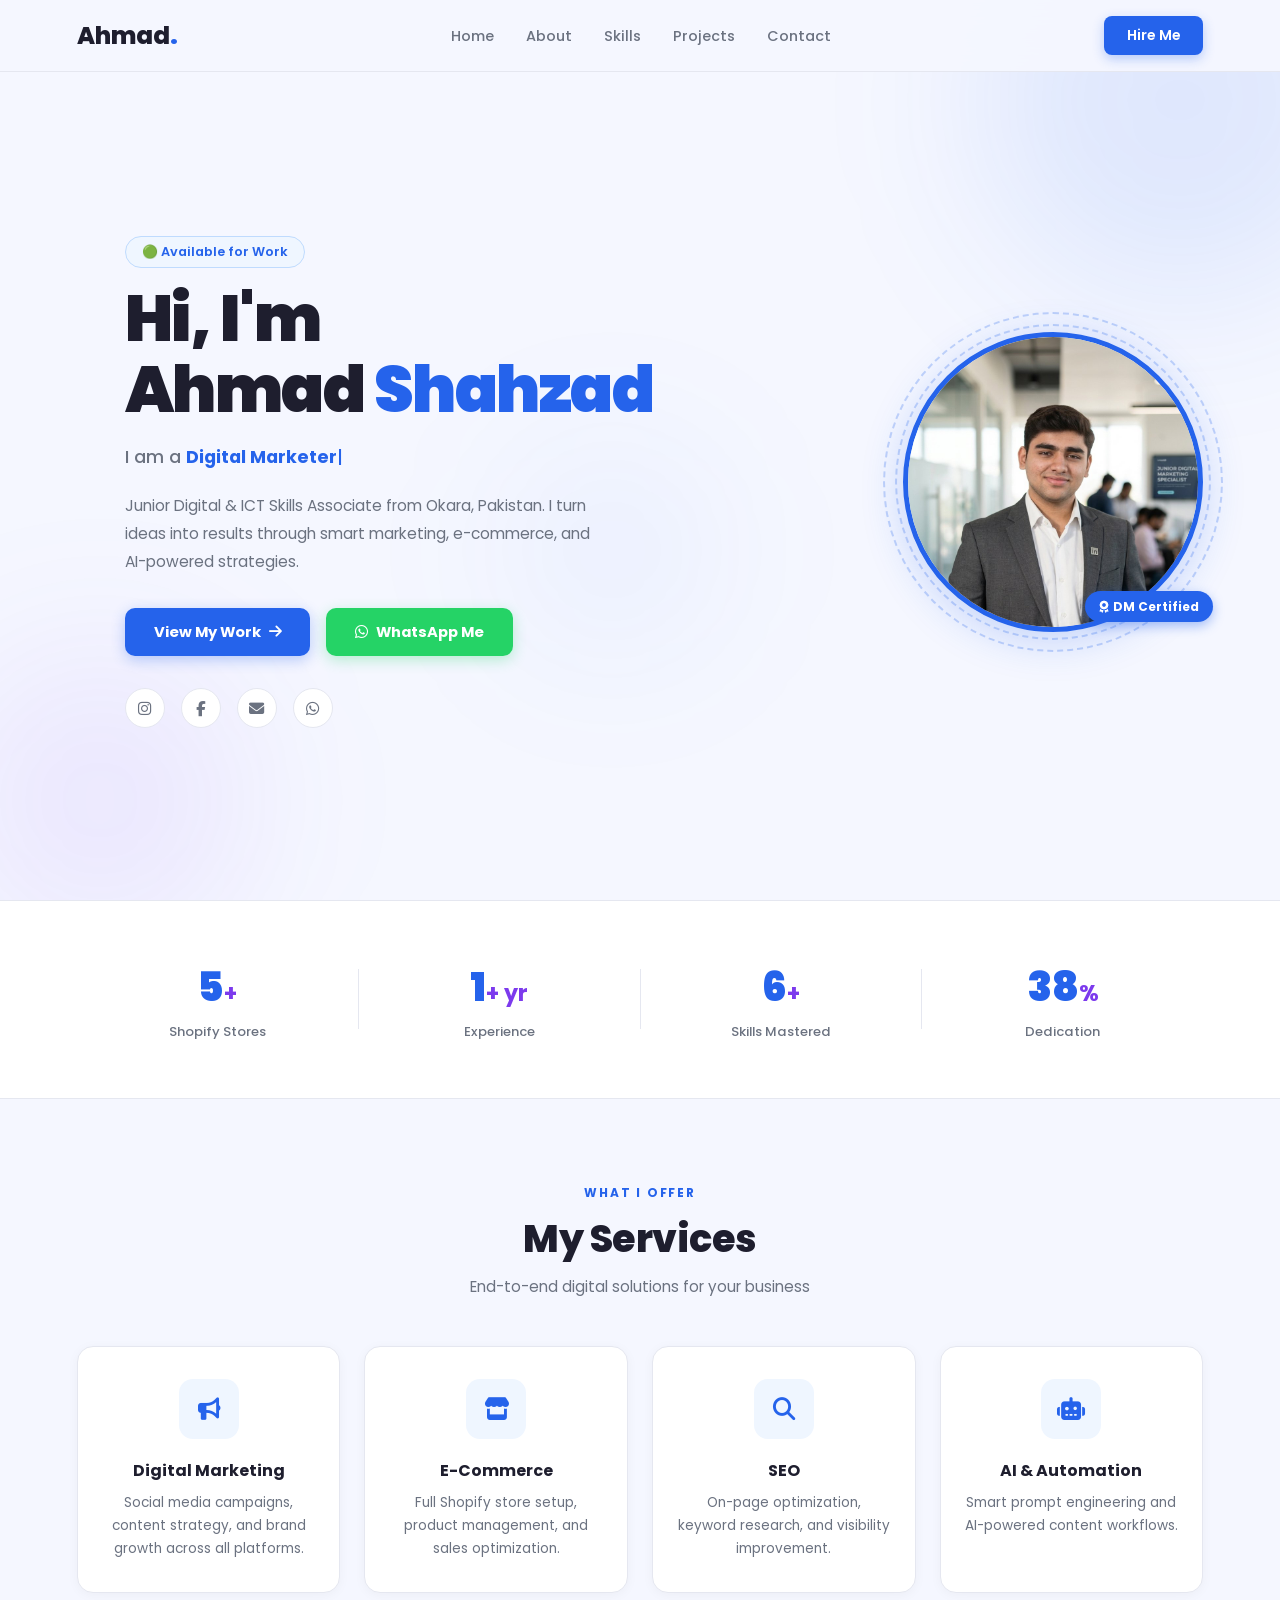
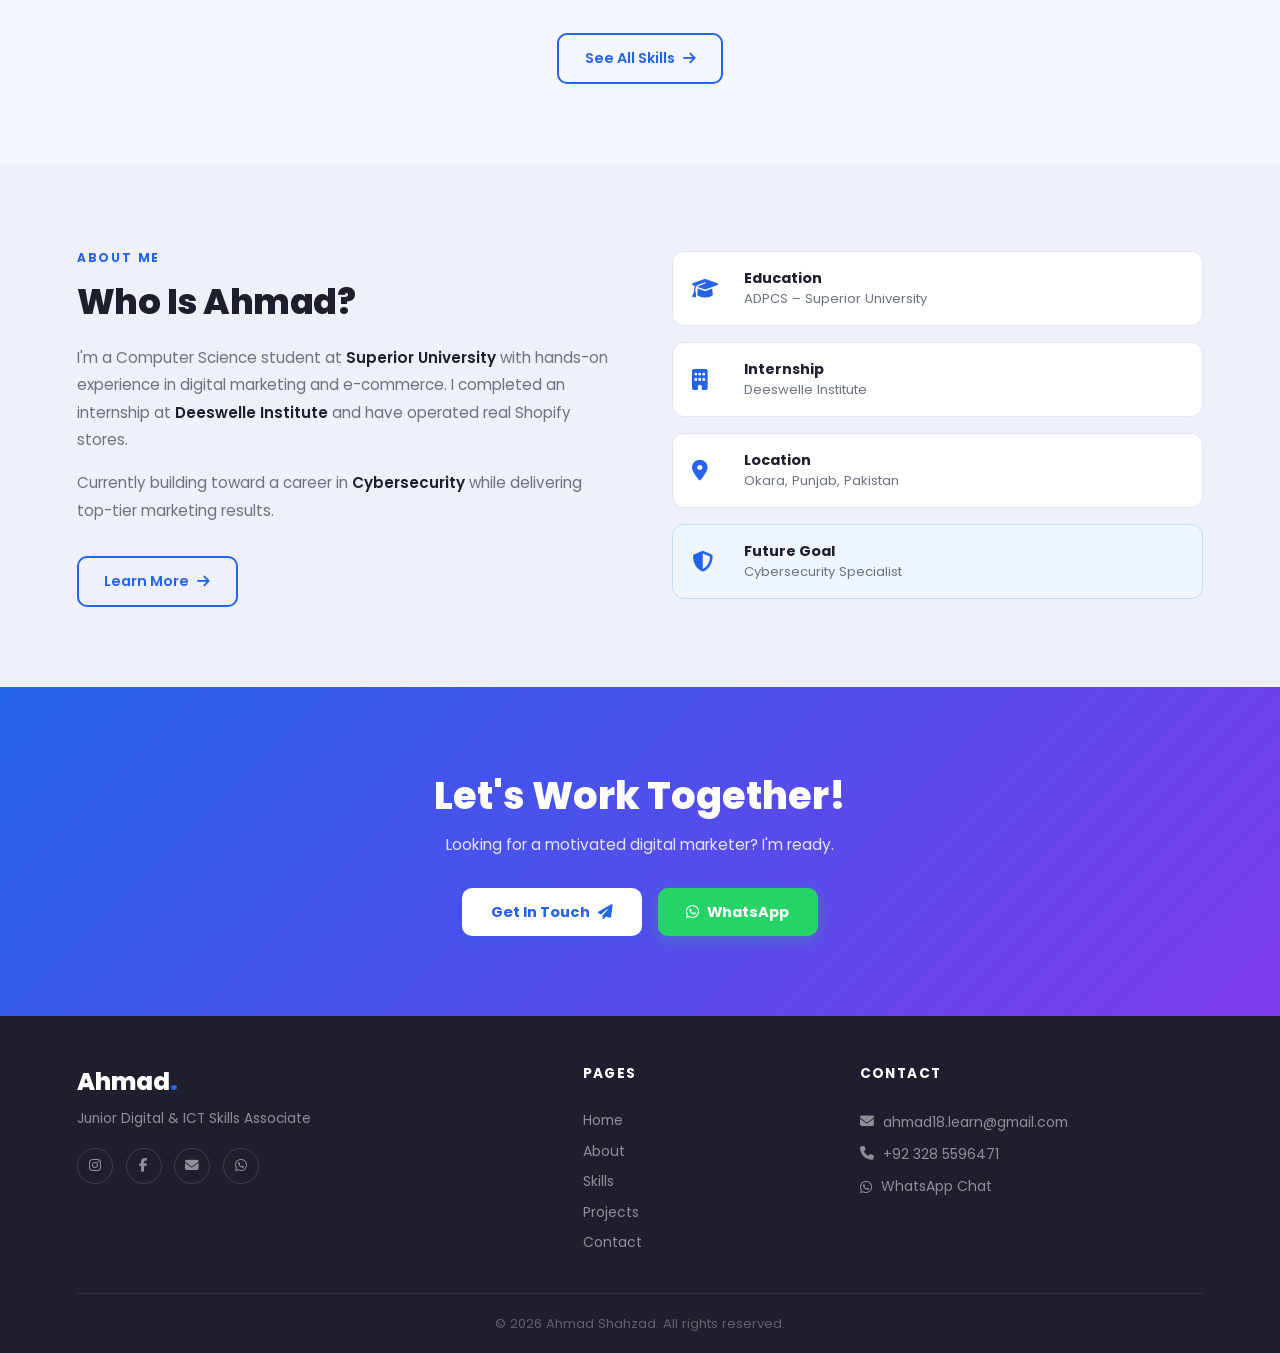
==== index.html @ 6a95e9fe "Add files via upload" ====
<!DOCTYPE html>
<html lang="en">
<head>
  <meta charset="UTF-8"/>
  <meta name="viewport" content="width=device-width, initial-scale=1.0"/>
  <title>Ahmad Shahzad | Digital Marketing Portfolio</title>
  <link rel="stylesheet" href="style.css"/>
  <link href="https://fonts.googleapis.com/css2?family=Poppins:wght@300;400;500;600;700;800;900&display=swap" rel="stylesheet"/>
  <link rel="stylesheet" href="https://cdnjs.cloudflare.com/ajax/libs/font-awesome/6.5.0/css/all.min.css"/>
</head>
<body>

<!-- LOADER -->
<div class="loader" id="loader">
  <div class="loader-inner">
    <div class="loader-logo">A<span>.</span></div>
    <div class="loader-bar"><div class="loader-fill"></div></div>
  </div>
</div>

<!-- NAVBAR -->
<nav class="navbar" id="navbar">
  <a href="index.html" class="logo">Ahmad<span>.</span></a>
  <ul class="nav-links" id="navLinks">
    <li><a href="index.html" class="active">Home</a></li>
    <li><a href="about.html">About</a></li>
    <li><a href="skills.html">Skills</a></li>
    <li><a href="projects.html">Projects</a></li>
    <li><a href="contact.html">Contact</a></li>
  </ul>
  <a href="contact.html" class="nav-cta">Hire Me</a>
  <div class="hamburger" id="hamburger"><span></span><span></span><span></span></div>
</nav>

<!-- HERO -->
<section class="hero">
  <div class="hero-bg">
    <div class="blob blob1"></div>
    <div class="blob blob2"></div>
    <div class="blob blob3"></div>
  </div>

  <div class="hero-left reveal">
    <div class="badge-row">
      <span class="badge">🟢 Available for Work</span>
    </div>
    <h1 class="hero-heading">
      <span class="line">Hi, I'm</span>
      <span class="line name-line">Ahmad <span class="accent">Shahzad</span></span>
    </h1>
    <div class="typewriter-wrap">
      <span class="static">I am a </span>
      <span class="typewriter" id="typewriter"></span><span class="cursor-blink">|</span>
    </div>
    <p class="hero-desc">Junior Digital &amp; ICT Skills Associate from Okara, Pakistan. I turn ideas into results through smart marketing, e-commerce, and AI-powered strategies.</p>
    <div class="hero-actions">
      <a href="projects.html" class="btn-main">View My Work <i class="fas fa-arrow-right"></i></a>
      <a href="https://wa.me/923285596471" target="_blank" class="btn-wa"><i class="fab fa-whatsapp"></i> WhatsApp Me</a>
    </div>
    <div class="hero-socials">
      <a href="https://www.instagram.com/skill_with_ahmad/" target="_blank" title="Instagram"><i class="fab fa-instagram"></i></a>
      <a href="https://web.facebook.com/skill.with.ahmad/" target="_blank" title="Facebook"><i class="fab fa-facebook-f"></i></a>
      <a href="mailto:ahmad18.learn@gmail.com" title="Email"><i class="fas fa-envelope"></i></a>
      <a href="https://wa.me/923285596471" target="_blank" title="WhatsApp"><i class="fab fa-whatsapp"></i></a>
    </div>
  </div>

  <div class="hero-right reveal delay-2">
    <div class="photo-frame">
      <div class="photo-ring ring-outer"></div>
      <div class="photo-ring ring-inner"></div>
      <img src="[data-uri]" alt="Ahmad Shahzad" class="hero-photo"/>
      <div class="photo-badge"><i class="fas fa-award"></i> DM Certified</div>
    </div>
  </div>
</section>

<!-- STATS BAR -->
<section class="stats-bar">
  <div class="stat-item reveal"><span class="s-num" data-target="5">0</span><span class="s-plus">+</span><p>Shopify Stores</p></div>
  <div class="stat-divider"></div>
  <div class="stat-item reveal delay-1"><span class="s-num" data-target="1">0</span><span class="s-plus">+ yr</span><p>Experience</p></div>
  <div class="stat-divider"></div>
  <div class="stat-item reveal delay-2"><span class="s-num" data-target="6">0</span><span class="s-plus">+</span><p>Skills Mastered</p></div>
  <div class="stat-divider"></div>
  <div class="stat-item reveal delay-3"><span class="s-num" data-target="100">0</span><span class="s-plus">%</span><p>Dedication</p></div>
</section>

<!-- SERVICES PREVIEW -->
<section class="services-preview">
  <div class="sec-head reveal">
    <span class="sec-tag">What I Offer</span>
    <h2>My Services</h2>
    <p>End-to-end digital solutions for your business</p>
  </div>
  <div class="services-grid">
    <div class="svc-card reveal"><div class="svc-icon"><i class="fas fa-bullhorn"></i></div><h3>Digital Marketing</h3><p>Social media campaigns, content strategy, and brand growth across all platforms.</p></div>
    <div class="svc-card reveal delay-1"><div class="svc-icon"><i class="fas fa-store"></i></div><h3>E-Commerce</h3><p>Full Shopify store setup, product management, and sales optimization.</p></div>
    <div class="svc-card reveal delay-2"><div class="svc-icon"><i class="fas fa-search"></i></div><h3>SEO</h3><p>On-page optimization, keyword research, and visibility improvement.</p></div>
    <div class="svc-card reveal delay-3"><div class="svc-icon"><i class="fas fa-robot"></i></div><h3>AI &amp; Automation</h3><p>Smart prompt engineering and AI-powered content workflows.</p></div>
  </div>
  <div class="center-btn reveal"><a href="skills.html" class="btn-outline">See All Skills <i class="fas fa-arrow-right"></i></a></div>
</section>

<!-- QUICK ABOUT -->
<section class="quick-about">
  <div class="qa-left reveal">
    <span class="sec-tag">About Me</span>
    <h2>Who Is Ahmad?</h2>
    <p>I'm a Computer Science student at <strong>Superior University</strong> with hands-on experience in digital marketing and e-commerce. I completed an internship at <strong>Deeswelle Institute</strong> and have operated real Shopify stores.</p>
    <p>Currently building toward a career in <strong>Cybersecurity</strong> while delivering top-tier marketing results.</p>
    <a href="about.html" class="btn-outline">Learn More <i class="fas fa-arrow-right"></i></a>
  </div>
  <div class="qa-right reveal delay-2">
    <div class="qa-card"><i class="fas fa-graduation-cap"></i><div><strong>Education</strong><span>ADPCS – Superior University</span></div></div>
    <div class="qa-card"><i class="fas fa-building"></i><div><strong>Internship</strong><span>Deeswelle Institute</span></div></div>
    <div class="qa-card"><i class="fas fa-map-marker-alt"></i><div><strong>Location</strong><span>Okara, Punjab, Pakistan</span></div></div>
    <div class="qa-card accent-card"><i class="fas fa-shield-alt"></i><div><strong>Future Goal</strong><span>Cybersecurity Specialist</span></div></div>
  </div>
</section>

<!-- CTA BANNER -->
<section class="cta-banner reveal">
  <h2>Let's Work Together!</h2>
  <p>Looking for a motivated digital marketer? I'm ready.</p>
  <div class="cta-btns">
    <a href="contact.html" class="btn-main">Get In Touch <i class="fas fa-paper-plane"></i></a>
    <a href="https://wa.me/923285596471" target="_blank" class="btn-wa"><i class="fab fa-whatsapp"></i> WhatsApp</a>
  </div>
</section>

<!-- FOOTER -->
<footer class="footer">
  <div class="footer-top">
    <div class="footer-brand">
      <div class="logo">Ahmad<span>.</span></div>
      <p>Junior Digital &amp; ICT Skills Associate</p>
      <div class="footer-socials">
        <a href="https://www.instagram.com/skill_with_ahmad/" target="_blank"><i class="fab fa-instagram"></i></a>
        <a href="https://web.facebook.com/skill.with.ahmad/" target="_blank"><i class="fab fa-facebook-f"></i></a>
        <a href="mailto:ahmad18.learn@gmail.com"><i class="fas fa-envelope"></i></a>
        <a href="https://wa.me/923285596471" target="_blank"><i class="fab fa-whatsapp"></i></a>
      </div>
    </div>
    <div class="footer-nav">
      <h4>Pages</h4>
      <a href="index.html">Home</a>
      <a href="about.html">About</a>
      <a href="skills.html">Skills</a>
      <a href="projects.html">Projects</a>
      <a href="contact.html">Contact</a>
    </div>
    <div class="footer-contact">
      <h4>Contact</h4>
      <a href="mailto:ahmad18.learn@gmail.com"><i class="fas fa-envelope"></i> ahmad18.learn@gmail.com</a>
      <a href="tel:+923285596471"><i class="fas fa-phone"></i> +92 328 5596471</a>
      <a href="https://wa.me/923285596471" target="_blank"><i class="fab fa-whatsapp"></i> WhatsApp Chat</a>
    </div>
  </div>
  <div class="footer-bottom">
    <p>© 2026 Ahmad Shahzad. All rights reserved.</p>
  </div>
</footer>

<script src="script.js"></script>
</body>
</html>
---- style.css ----
@import url('https://fonts.googleapis.com/css2?family=Poppins:wght@300;400;500;600;700;800;900&display=swap');
*,*::before,*::after{margin:0;padding:0;box-sizing:border-box;}
:root{--bg:#f5f7ff;--bg2:#eef1fa;--card:#fff;--accent:#2563eb;--accent2:#7c3aed;--al:#eff6ff;--text:#1e1e2e;--muted:#6b7280;--border:#e5e7f0;--font:'Poppins',sans-serif;}
html{scroll-behavior:smooth;}
body{background:var(--bg);color:var(--text);font-family:var(--font);overflow-x:hidden;}
a{text-decoration:none;color:inherit;}

/* LOADER */
.loader{position:fixed;inset:0;background:#fff;display:flex;align-items:center;justify-content:center;z-index:9999;transition:opacity .5s,visibility .5s;}
.loader.hidden{opacity:0;visibility:hidden;}
.loader-inner{text-align:center;}
.loader-logo{font-size:3rem;font-weight:900;color:var(--text);}
.loader-logo span{color:var(--accent);}
.loader-bar{width:200px;height:3px;background:#e5e7f0;border-radius:99px;margin:1rem auto 0;overflow:hidden;}
.loader-fill{height:100%;background:var(--accent);border-radius:99px;animation:load .8s ease forwards;}
@keyframes load{from{width:0}to{width:100%}}

/* NAVBAR */
.navbar{position:fixed;top:0;left:0;right:0;display:flex;align-items:center;justify-content:space-between;padding:1rem 6%;background:rgba(245,247,255,.95);backdrop-filter:blur(14px);border-bottom:1px solid var(--border);z-index:100;transition:box-shadow .3s;}
.navbar.scrolled{box-shadow:0 4px 20px rgba(0,0,0,.08);}
.logo{font-size:1.5rem;font-weight:800;color:var(--text);}
.logo span{color:var(--accent);}
.nav-links{list-style:none;display:flex;gap:2rem;}
.nav-links a{font-size:.9rem;font-weight:500;color:var(--muted);position:relative;transition:color .2s;}
.nav-links a::after{content:'';position:absolute;bottom:-4px;left:0;right:0;height:2px;background:var(--accent);border-radius:99px;transform:scaleX(0);transition:transform .2s;}
.nav-links a:hover,.nav-links a.active{color:var(--accent);}
.nav-links a.active::after,.nav-links a:hover::after{transform:scaleX(1);}
.nav-cta{padding:.55rem 1.4rem;background:var(--accent);color:#fff;border-radius:8px;font-size:.88rem;font-weight:600;transition:all .2s;box-shadow:0 4px 12px rgba(37,99,235,.3);}
.nav-cta:hover{background:#1d4ed8;transform:translateY(-1px);}
.hamburger{display:none;flex-direction:column;gap:5px;cursor:pointer;}
.hamburger span{display:block;width:24px;height:2px;background:var(--text);border-radius:99px;transition:all .3s;}

/* BLOBS */
.blob{position:absolute;border-radius:50%;filter:blur(80px);pointer-events:none;z-index:0;}
.blob1{width:400px;height:400px;background:rgba(37,99,235,.1);top:-100px;right:-100px;animation:blobmove 8s ease-in-out infinite alternate;}
.blob2{width:300px;height:300px;background:rgba(124,58,237,.08);bottom:-50px;left:-50px;animation:blobmove 10s ease-in-out infinite alternate-reverse;}
.blob3{width:200px;height:200px;background:rgba(37,99,235,.06);top:50%;left:40%;animation:blobmove 12s ease-in-out infinite alternate;}
@keyframes blobmove{0%{transform:translate(0,0) scale(1);}100%{transform:translate(30px,20px) scale(1.1);}}

/* HERO */
.hero{min-height:100vh;display:flex;align-items:center;justify-content:space-between;padding:8rem 6% 4rem;gap:3rem;flex-wrap:wrap;position:relative;overflow:hidden;}
.hero-left{flex:1;min-width:280px;position:relative;z-index:1;}
.badge-row{margin-bottom:1rem;}
.badge{display:inline-flex;align-items:center;gap:.4rem;padding:.4rem 1rem;background:var(--al);border:1.5px solid #bfdbfe;border-radius:99px;font-size:.8rem;font-weight:600;color:var(--accent);}
.hero-heading{font-size:clamp(2.2rem,5vw,4rem);font-weight:900;line-height:1.1;margin-bottom:1.2rem;letter-spacing:-1.5px;}
.hero-heading .line{display:block;}
.hero-heading .name-line{color:var(--text);}
.accent{color:var(--accent);}
.typewriter-wrap{font-size:1.1rem;font-weight:500;color:var(--muted);margin-bottom:1.2rem;min-height:1.8rem;}
.static{color:var(--muted);}
.typewriter{color:var(--accent);font-weight:700;}
.cursor-blink{color:var(--accent);animation:blink .7s infinite;}
@keyframes blink{0%,100%{opacity:1;}50%{opacity:0;}}
.hero-desc{color:var(--muted);font-size:.97rem;line-height:1.8;max-width:480px;margin-bottom:2rem;}
.hero-actions{display:flex;gap:1rem;flex-wrap:wrap;margin-bottom:2rem;}
.btn-main{display:inline-flex;align-items:center;gap:.5rem;padding:.85rem 1.8rem;background:var(--accent);color:#fff;font-weight:700;border-radius:10px;font-size:.92rem;transition:all .2s;font-family:var(--font);box-shadow:0 4px 14px rgba(37,99,235,.3);}
.btn-main:hover{background:#1d4ed8;transform:translateY(-2px);box-shadow:0 8px 20px rgba(37,99,235,.4);}
.btn-wa{display:inline-flex;align-items:center;gap:.5rem;padding:.85rem 1.8rem;background:#25d366;color:#fff;font-weight:700;border-radius:10px;font-size:.92rem;transition:all .2s;box-shadow:0 4px 14px rgba(37,211,102,.3);}
.btn-wa:hover{background:#1ebe5d;transform:translateY(-2px);}
.btn-outline{display:inline-flex;align-items:center;gap:.5rem;padding:.8rem 1.6rem;border:2px solid var(--accent);color:var(--accent);font-weight:600;border-radius:10px;font-size:.9rem;transition:all .2s;background:transparent;}
.btn-outline:hover{background:var(--al);transform:translateY(-2px);}
.hero-socials{display:flex;gap:1rem;}
.hero-socials a{width:40px;height:40px;border-radius:50%;border:1.5px solid var(--border);display:flex;align-items:center;justify-content:center;color:var(--muted);font-size:.95rem;transition:all .2s;background:var(--card);}
.hero-socials a:hover{border-color:var(--accent);color:var(--accent);transform:translateY(-3px);box-shadow:0 4px 12px rgba(37,99,235,.2);}
.hero-right{flex:0 0 300px;display:flex;align-items:center;justify-content:center;position:relative;z-index:1;}
.photo-frame{position:relative;width:300px;height:300px;}
.photo-ring{position:absolute;border-radius:50%;border:2px dashed rgba(37,99,235,.25);animation:spin linear infinite;}
.ring-outer{inset:-20px;animation-duration:20s;}
.ring-inner{inset:-8px;animation-duration:12s;animation-direction:reverse;}
@keyframes spin{to{transform:rotate(360deg);}}
.hero-photo{width:100%;height:100%;border-radius:50%;object-fit:cover;object-position:top;border:5px solid var(--accent);box-shadow:0 8px 40px rgba(37,99,235,.25);}
.photo-badge{position:absolute;bottom:10px;right:-10px;background:var(--accent);color:#fff;padding:.4rem .9rem;border-radius:99px;font-size:.75rem;font-weight:700;display:flex;align-items:center;gap:.3rem;box-shadow:0 4px 12px rgba(37,99,235,.4);}

/* STATS BAR */
.stats-bar{background:var(--card);border-top:1px solid var(--border);border-bottom:1px solid var(--border);padding:2.5rem 6%;display:flex;align-items:center;justify-content:center;gap:0;flex-wrap:wrap;}
.stat-item{flex:1;min-width:120px;text-align:center;padding:1rem;}
.stat-item .s-num{font-size:2.5rem;font-weight:900;color:var(--accent);}
.stat-item .s-plus{font-size:1.4rem;font-weight:700;color:var(--accent2);}
.stat-item p{font-size:.82rem;color:var(--muted);margin-top:.3rem;font-weight:500;}
.stat-divider{width:1px;height:60px;background:var(--border);}

/* SECTION COMMON */
section:not(.hero):not(.stats-bar){padding:5rem 6%;}
.sec-head{text-align:center;margin-bottom:3rem;}
.sec-tag{display:inline-block;font-size:.75rem;font-weight:700;letter-spacing:.15em;text-transform:uppercase;color:var(--accent);margin-bottom:.5rem;}
.sec-head h2{font-size:clamp(1.7rem,3.5vw,2.4rem);font-weight:800;color:var(--text);letter-spacing:-.5px;margin-bottom:.5rem;}
.sec-head p{color:var(--muted);font-size:.95rem;}
.center-btn{text-align:center;margin-top:2.5rem;}

/* SERVICES */
.services-preview{background:var(--bg);}
.services-grid{display:grid;grid-template-columns:repeat(auto-fit,minmax(220px,1fr));gap:1.5rem;}
.svc-card{background:var(--card);border:1px solid var(--border);border-radius:16px;padding:2rem 1.5rem;text-align:center;transition:all .3s;box-shadow:0 2px 12px rgba(0,0,0,.04);}
.svc-card:hover{border-color:#bfdbfe;transform:translateY(-6px);box-shadow:0 12px 30px rgba(37,99,235,.1);}
.svc-icon{width:60px;height:60px;background:var(--al);border-radius:14px;display:flex;align-items:center;justify-content:center;margin:0 auto 1.2rem;font-size:1.4rem;color:var(--accent);transition:all .3s;}
.svc-card:hover .svc-icon{background:var(--accent);color:#fff;}
.svc-card h3{font-size:1rem;font-weight:700;margin-bottom:.5rem;color:var(--text);}
.svc-card p{font-size:.85rem;color:var(--muted);line-height:1.7;}

/* QUICK ABOUT */
.quick-about{background:var(--bg2);display:grid;grid-template-columns:1fr 1fr;gap:4rem;align-items:center;}
.qa-left h2{font-size:clamp(1.6rem,3vw,2.2rem);font-weight:800;margin-bottom:1rem;color:var(--text);letter-spacing:-.5px;}
.qa-left p{color:var(--muted);line-height:1.8;font-size:.95rem;margin-bottom:1rem;}
.qa-left strong{color:var(--text);font-weight:600;}
.qa-left .btn-outline{margin-top:1rem;}
.qa-right{display:flex;flex-direction:column;gap:1rem;}
.qa-card{background:var(--card);border:1px solid var(--border);border-radius:12px;padding:1rem 1.2rem;display:flex;align-items:center;gap:1rem;transition:all .2s;}
.qa-card:hover{border-color:#bfdbfe;transform:translateX(4px);}
.qa-card i{font-size:1.3rem;color:var(--accent);width:36px;flex-shrink:0;}
.qa-card div{display:flex;flex-direction:column;}
.qa-card strong{font-size:.9rem;font-weight:700;color:var(--text);}
.qa-card span{font-size:.82rem;color:var(--muted);}
.accent-card{background:var(--al);border-color:#bfdbfe;}

/* CTA BANNER */
.cta-banner{background:linear-gradient(135deg,var(--accent),var(--accent2));color:#fff;text-align:center;padding:4rem 6%;border-radius:0;}
.cta-banner h2{font-size:clamp(1.6rem,3.5vw,2.4rem);font-weight:800;margin-bottom:.6rem;}
.cta-banner p{opacity:.85;margin-bottom:2rem;font-size:.97rem;}
.cta-btns{display:flex;justify-content:center;gap:1rem;flex-wrap:wrap;}
.cta-btns .btn-main{background:#fff;color:var(--accent);}
.cta-btns .btn-main:hover{background:#f0f9ff;}

/* FOOTER */
.footer{background:#1e1e2e;color:#fff;padding:3rem 6% 0;}
.footer-top{display:grid;grid-template-columns:2fr 1fr 1.5fr;gap:3rem;padding-bottom:2.5rem;border-bottom:1px solid rgba(255,255,255,.08);}
.footer-brand .logo{color:#fff;font-size:1.5rem;font-weight:800;margin-bottom:.6rem;display:block;}
.footer-brand .logo span{color:var(--accent);}
.footer-brand p{color:rgba(255,255,255,.5);font-size:.85rem;margin-bottom:1.2rem;}
.footer-socials{display:flex;gap:.8rem;}
.footer-socials a{width:36px;height:36px;border-radius:50%;border:1px solid rgba(255,255,255,.15);display:flex;align-items:center;justify-content:center;color:rgba(255,255,255,.5);font-size:.85rem;transition:all .2s;}
.footer-socials a:hover{background:var(--accent);border-color:var(--accent);color:#fff;}
.footer-nav h4,.footer-contact h4{font-size:.85rem;font-weight:700;color:#fff;margin-bottom:1rem;text-transform:uppercase;letter-spacing:.1em;}
.footer-nav{display:flex;flex-direction:column;gap:.6rem;}
.footer-nav a{color:rgba(255,255,255,.5);font-size:.87rem;transition:color .2s;}
.footer-nav a:hover{color:#fff;}
.footer-contact{display:flex;flex-direction:column;gap:.7rem;}
.footer-contact a{display:flex;align-items:center;gap:.6rem;color:rgba(255,255,255,.5);font-size:.87rem;transition:color .2s;}
.footer-contact a:hover{color:#fff;}
.footer-bottom{text-align:center;padding:1.2rem 0;color:rgba(255,255,255,.3);font-size:.82rem;}

/* PAGE HERO */
.page-hero{padding:10rem 6% 5rem;background:var(--bg2);text-align:center;position:relative;overflow:hidden;}
.page-hero h1{font-size:clamp(2.5rem,6vw,4rem);font-weight:900;letter-spacing:-2px;position:relative;z-index:1;}
.page-hero p{color:var(--muted);font-size:1.05rem;margin-top:.5rem;position:relative;z-index:1;}

/* ABOUT PAGE */
.about-main{background:var(--bg);}
.about-intro{display:grid;grid-template-columns:1fr 1.5fr;gap:4rem;align-items:center;}
.about-img-wrap{display:flex;justify-content:center;}
.about-img-card{width:260px;height:320px;background:linear-gradient(135deg,var(--accent),var(--accent2));border-radius:20px;position:relative;box-shadow:0 20px 60px rgba(37,99,235,.3);}
.ai-tag{position:absolute;background:#fff;border-radius:99px;padding:.4rem .9rem;font-size:.78rem;font-weight:600;color:var(--text);display:flex;align-items:center;gap:.4rem;box-shadow:0 4px 14px rgba(0,0,0,.1);}
.ai-tag.top{top:-15px;left:50%;transform:translateX(-50%);}
.ai-tag.bottom{bottom:-15px;left:50%;transform:translateX(-50%);}
.about-intro-text .sec-tag{display:inline-block;margin-bottom:.4rem;}
.about-intro-text h2{font-size:clamp(1.6rem,3vw,2.2rem);font-weight:800;letter-spacing:-.5px;margin-bottom:1.2rem;color:var(--text);}
.about-intro-text p{color:var(--muted);line-height:1.8;margin-bottom:1rem;font-size:.95rem;}
.about-intro-text strong{color:var(--text);font-weight:600;}
.about-contact-row{display:flex;gap:1rem;flex-wrap:wrap;margin-top:1.5rem;}
.about-contact-row a{display:flex;align-items:center;gap:.5rem;padding:.6rem 1.2rem;border:1.5px solid var(--border);border-radius:8px;color:var(--muted);font-size:.88rem;font-weight:500;transition:all .2s;background:var(--card);}
.about-contact-row a:hover{border-color:var(--accent);color:var(--accent);}

/* TIMELINE */
.education-section{background:var(--bg2);}
.timeline{max-width:700px;margin:0 auto;position:relative;}
.timeline::before{content:'';position:absolute;left:24px;top:0;bottom:0;width:2px;background:var(--border);}
.tl-item{display:flex;gap:1.5rem;margin-bottom:2.5rem;position:relative;}
.tl-dot{width:50px;height:50px;border-radius:50%;background:var(--card);border:2px solid var(--border);display:flex;align-items:center;justify-content:center;color:var(--accent);font-size:1rem;flex-shrink:0;z-index:1;box-shadow:0 2px 8px rgba(0,0,0,.06);}
.accent-dot{background:var(--accent);color:#fff;border-color:var(--accent);}
.tl-content{background:var(--card);border:1px solid var(--border);border-radius:12px;padding:1.2rem 1.5rem;flex:1;box-shadow:0 2px 8px rgba(0,0,0,.04);}
.tl-date{font-size:.78rem;font-weight:700;color:var(--accent);text-transform:uppercase;letter-spacing:.08em;}
.tl-content h3{font-size:1rem;font-weight:700;margin:.3rem 0 .2rem;color:var(--text);}
.tl-content p{font-size:.88rem;color:var(--muted);}

/* VALUES */
.values-section{background:var(--bg);}
.values-grid{display:grid;grid-template-columns:repeat(auto-fit,minmax(220px,1fr));gap:1.5rem;}
.val-card{background:var(--card);border:1px solid var(--border);border-radius:16px;padding:2rem;text-align:center;transition:all .3s;box-shadow:0 2px 12px rgba(0,0,0,.04);}
.val-card:hover{transform:translateY(-6px);border-color:#bfdbfe;box-shadow:0 12px 30px rgba(37,99,235,.1);}
.val-card i{font-size:2rem;color:var(--accent);margin-bottom:1rem;display:block;}
.val-card h3{font-size:1rem;font-weight:700;margin-bottom:.5rem;color:var(--text);}
.val-card p{font-size:.87rem;color:var(--muted);line-height:1.7;}

/* SKILLS PAGE */
.skills-main{background:var(--bg);}
.skills-grid-full{display:grid;grid-template-columns:1fr 1fr;gap:1.5rem;}
.skill-card-lg{background:var(--card);border:1px solid var(--border);border-radius:16px;padding:1.8rem;transition:all .3s;box-shadow:0 2px 12px rgba(0,0,0,.04);}
.skill-card-lg:hover{border-color:#bfdbfe;transform:translateY(-4px);box-shadow:0 10px 28px rgba(37,99,235,.1);}
.scl-top{display:flex;align-items:center;gap:1rem;margin-bottom:1.2rem;}
.scl-icon{width:48px;height:48px;border-radius:12px;display:flex;align-items:center;justify-content:center;font-size:1.2rem;flex-shrink:0;}
.scl-top h3{font-size:1rem;font-weight:700;color:var(--text);margin-bottom:.1rem;}
.scl-top span{font-size:.75rem;color:var(--accent);font-weight:600;}
.skill-bar{background:var(--bg2);border-radius:99px;height:7px;margin-bottom:.8rem;overflow:hidden;}
.skill-fill{height:100%;border-radius:99px;background:linear-gradient(90deg,var(--accent),var(--accent2));width:0;transition:width 1.4s cubic-bezier(.4,0,.2,1);}
.skill-tags{display:flex;flex-wrap:wrap;gap:.4rem;}
.skill-tags span{padding:.2rem .7rem;background:var(--bg2);border:1px solid var(--border);border-radius:99px;font-size:.73rem;color:var(--muted);font-weight:500;}

/* TOOLS */
.tools-section{background:var(--bg2);}
.tools-grid{display:flex;flex-wrap:wrap;gap:1rem;justify-content:center;}
.tool-pill{display:flex;align-items:center;gap:.6rem;padding:.7rem 1.4rem;background:var(--card);border:1.5px solid var(--border);border-radius:99px;font-size:.9rem;font-weight:600;color:var(--text);transition:all .2s;cursor:default;}
.tool-pill:hover{border-color:var(--accent);color:var(--accent);transform:translateY(-3px);box-shadow:0 6px 16px rgba(37,99,235,.15);}
.tool-pill i{color:var(--accent);}

/* PROJECTS PAGE */
.projects-main{background:var(--bg);}
.proj-grid{display:grid;grid-template-columns:repeat(3,1fr);gap:1.5rem;}
.big-card{grid-column:span 2;}
.proj-card{background:var(--card);border:1px solid var(--border);border-radius:18px;overflow:hidden;transition:all .3s;box-shadow:0 2px 12px rgba(0,0,0,.04);}
.proj-card:hover{transform:translateY(-6px);box-shadow:0 16px 40px rgba(0,0,0,.12);}
.proj-top{height:120px;display:flex;align-items:center;justify-content:center;font-size:2.5rem;color:#fff;position:relative;}
.big-card .proj-top{height:160px;font-size:3rem;}
.proj-badge{position:absolute;top:12px;right:12px;background:rgba(255,255,255,.2);color:#fff;padding:.25rem .8rem;border-radius:99px;font-size:.73rem;font-weight:700;letter-spacing:.06em;text-transform:uppercase;backdrop-filter:blur(6px);}
.proj-body{padding:1.5rem;}
.proj-body h3{font-size:1.05rem;font-weight:800;color:var(--text);margin-bottom:.6rem;}
.proj-body p{font-size:.87rem;color:var(--muted);line-height:1.7;margin-bottom:1rem;}
.proj-tags{display:flex;flex-wrap:wrap;gap:.4rem;margin-bottom:1rem;}
.proj-tags span{padding:.2rem .7rem;background:var(--bg2);border:1px solid var(--border);border-radius:99px;font-size:.73rem;color:var(--muted);font-weight:500;}
.proj-highlights{display:flex;flex-direction:column;gap:.4rem;}
.ph-item{display:flex;align-items:center;gap:.5rem;font-size:.85rem;color:var(--muted);}
.ph-item i{color:#16a34a;font-size:.85rem;}

/* CONTACT PAGE */
.contact-main{background:var(--bg);}
.contact-wrap{display:grid;grid-template-columns:1fr 1.4fr;gap:4rem;align-items:start;}
.contact-left h2{font-size:clamp(1.5rem,3vw,2rem);font-weight:800;color:var(--text);letter-spacing:-.5px;margin-bottom:.6rem;}
.contact-left>p{color:var(--muted);font-size:.95rem;line-height:1.8;margin-bottom:1.5rem;}
.contact-link-card{display:flex;align-items:center;gap:1rem;padding:1rem 1.2rem;background:var(--card);border:1px solid var(--border);border-radius:12px;margin-bottom:.8rem;transition:all .2s;}
.contact-link-card:hover{border-color:#bfdbfe;transform:translateX(4px);box-shadow:0 4px 16px rgba(37,99,235,.08);}
.clc-icon{width:44px;height:44px;border-radius:10px;display:flex;align-items:center;justify-content:center;font-size:1.1rem;flex-shrink:0;}
.contact-link-card div{flex:1;display:flex;flex-direction:column;}
.contact-link-card strong{font-size:.9rem;font-weight:700;color:var(--text);}
.contact-link-card span{font-size:.82rem;color:var(--muted);}
.clc-arr{color:var(--border);font-size:.85rem;transition:color .2s;}
.contact-link-card:hover .clc-arr{color:var(--accent);}
.form-card{background:var(--card);border:1px solid var(--border);border-radius:20px;padding:2.5rem;box-shadow:0 4px 24px rgba(0,0,0,.06);}
.form-card h3{font-size:1.3rem;font-weight:800;color:var(--text);margin-bottom:.3rem;}
.form-card>p{font-size:.88rem;color:var(--muted);margin-bottom:1.8rem;}
.form-row{display:grid;grid-template-columns:1fr 1fr;gap:1rem;}
.form-group{display:flex;flex-direction:column;gap:.4rem;margin-bottom:1rem;}
.form-group label{font-size:.82rem;font-weight:600;color:var(--text);}
.form-group input,.form-group textarea{background:var(--bg);border:1.5px solid var(--border);border-radius:9px;padding:.85rem 1rem;color:var(--text);font-family:var(--font);font-size:.9rem;resize:none;transition:border-color .2s;}
.form-group input:focus,.form-group textarea:focus{outline:none;border-color:var(--accent);}
.full-btn{width:100%;justify-content:center;margin-top:.5rem;}

/* ANIMATIONS */
.reveal{opacity:0;transform:translateY(30px);transition:opacity .7s ease,transform .7s ease;}
.reveal.visible{opacity:1;transform:translateY(0);}
.delay-1{transition-delay:.1s;}
.delay-2{transition-delay:.2s;}
.delay-3{transition-delay:.3s;}

/* MOBILE */
@media(max-width:900px){
  .skills-grid-full{grid-template-columns:1fr;}
  .proj-grid{grid-template-columns:1fr;}
  .big-card{grid-column:span 1;}
  .quick-about{grid-template-columns:1fr;}
  .about-intro{grid-template-columns:1fr;}
  .contact-wrap{grid-template-columns:1fr;}
  .footer-top{grid-template-columns:1fr;}
}
@media(max-width:768px){
  .hero{flex-direction:column-reverse;padding-top:7rem;text-align:center;}
  .hero-actions,.hero-socials{justify-content:center;}
  .hero-desc{margin:0 auto 2rem;}
  .hero-right{flex:none;}
  .nav-links{display:none;flex-direction:column;position:absolute;top:65px;left:0;right:0;background:rgba(245,247,255,.98);padding:1.5rem 6%;gap:1rem;border-bottom:1px solid var(--border);}
  .nav-links.open{display:flex;}
  .hamburger{display:flex;}
  .nav-cta{display:none;}
  .stat-divider{display:none;}
  .stats-bar{gap:1rem;}
}
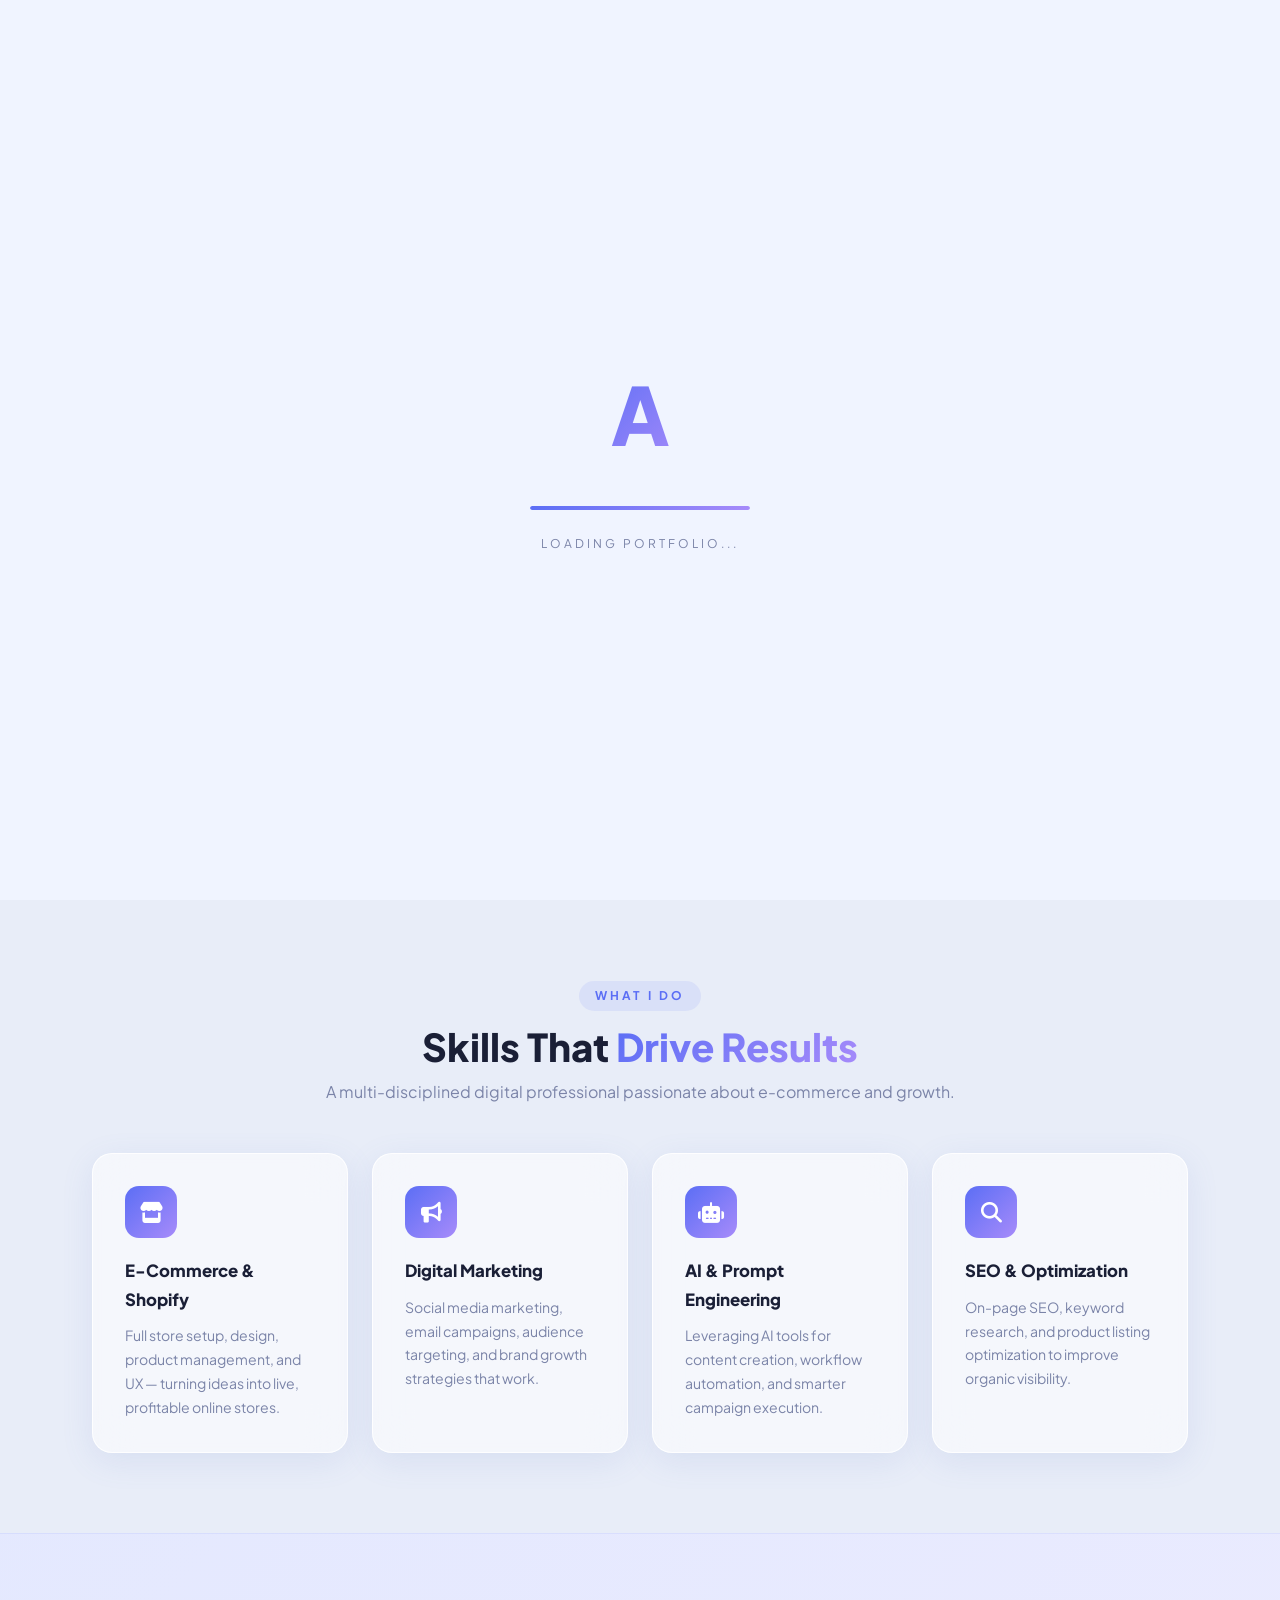
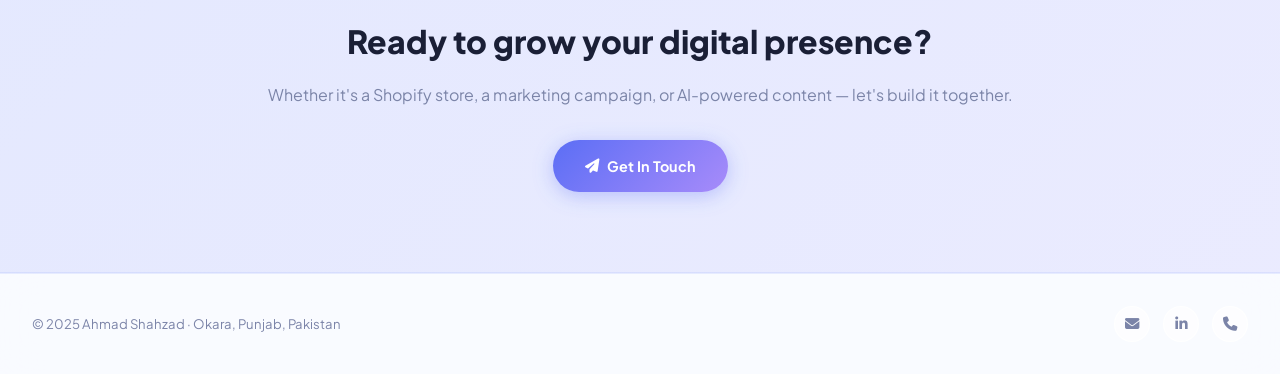
==== commit f837d7fa: "Add files via upload" ====
--- a/index.html
+++ b/index.html
@@ -2,166 +2,126 @@
 <html lang="en">
 <head>
   <meta charset="UTF-8"/>
-  <meta name="viewport" content="width=device-width, initial-scale=1.0"/>
-  <title>Ahmad Shahzad | Digital Marketing Portfolio</title>
+  <meta name="viewport" content="width=device-width,initial-scale=1.0"/>
+  <title>Ahmad Shahzad | Digital Marketer & E-Commerce Specialist</title>
+  <link rel="icon" href="data:image/svg+xml,<svg xmlns='http://www.w3.org/2000/svg' viewBox='0 0 100 100'><defs><linearGradient id='g' x1='0%' y1='0%' x2='100%' y2='100%'><stop offset='0%' stop-color='%235b6ef5'/><stop offset='100%' stop-color='%23a78bfa'/></linearGradient></defs><rect width='100' height='100' rx='22' fill='url(%23g)'/><text y='.9em' font-size='62' font-family='sans-serif' font-weight='700' fill='white' x='50%' text-anchor='middle' dy='8'>A</text></svg>">
   <link rel="stylesheet" href="style.css"/>
-  <link href="https://fonts.googleapis.com/css2?family=Poppins:wght@300;400;500;600;700;800;900&display=swap" rel="stylesheet"/>
+  <link href="https://fonts.googleapis.com/css2?family=Plus+Jakarta+Sans:wght@300;400;500;600;700;800&display=swap" rel="stylesheet"/>
   <link rel="stylesheet" href="https://cdnjs.cloudflare.com/ajax/libs/font-awesome/6.5.0/css/all.min.css"/>
 </head>
 <body>
 
-<!-- LOADER -->
-<div class="loader" id="loader">
-  <div class="loader-inner">
-    <div class="loader-logo">A<span>.</span></div>
-    <div class="loader-bar"><div class="loader-fill"></div></div>
+<div class="blobs"><div class="blob blob1"></div><div class="blob blob2"></div><div class="blob blob3"></div></div>
+
+<!-- PRELOADER -->
+<div id="preloader">
+  <div class="preloader-inner">
+    <div class="preloader-logo">A</div>
+    <div class="preloader-bar"><div class="preloader-fill"></div></div>
+    <p class="preloader-text">Loading Portfolio...</p>
   </div>
 </div>
 
 <!-- NAVBAR -->
-<nav class="navbar" id="navbar">
-  <a href="index.html" class="logo">Ahmad<span>.</span></a>
-  <ul class="nav-links" id="navLinks">
+<nav class="navbar">
+  <div class="nav-logo">Ahmad.</div>
+  <ul class="nav-links">
     <li><a href="index.html" class="active">Home</a></li>
     <li><a href="about.html">About</a></li>
     <li><a href="skills.html">Skills</a></li>
-    <li><a href="projects.html">Projects</a></li>
+    <li><a href="experience.html">Experience</a></li>
+    <li><a href="portfolio.html">Portfolio</a></li>
     <li><a href="contact.html">Contact</a></li>
   </ul>
-  <a href="contact.html" class="nav-cta">Hire Me</a>
-  <div class="hamburger" id="hamburger"><span></span><span></span><span></span></div>
+  <div class="hamburger" onclick="toggleMenu()"><i class="fas fa-bars"></i></div>
 </nav>
+<div class="mobile-menu" id="mobileMenu">
+  <a href="index.html">Home</a><a href="about.html">About</a>
+  <a href="skills.html">Skills</a><a href="experience.html">Experience</a>
+  <a href="portfolio.html">Portfolio</a><a href="contact.html">Contact</a>
+</div>
 
 <!-- HERO -->
 <section class="hero">
-  <div class="hero-bg">
-    <div class="blob blob1"></div>
-    <div class="blob blob2"></div>
-    <div class="blob blob3"></div>
-  </div>
-
-  <div class="hero-left reveal">
-    <div class="badge-row">
-      <span class="badge">🟢 Available for Work</span>
+  <div class="hero-content">
+    <span class="hero-tag">👋 Welcome to my Portfolio</span>
+    <h1 class="hero-name">Ahmad<br/><span>Shahzad</span></h1>
+    <div class="typewriter-wrap"><span id="typewriter"></span></div>
+    <p class="hero-desc">Building digital experiences that grow businesses — from Shopify stores and social campaigns to AI-powered workflows.</p>
+    <div class="hero-btns">
+      <a href="portfolio.html" class="btn-primary"><i class="fas fa-briefcase"></i> View My Work</a>
+      <a href="contact.html" class="btn-outline"><i class="fas fa-comment"></i> Let's Talk</a>
     </div>
-    <h1 class="hero-heading">
-      <span class="line">Hi, I'm</span>
-      <span class="line name-line">Ahmad <span class="accent">Shahzad</span></span>
-    </h1>
-    <div class="typewriter-wrap">
-      <span class="static">I am a </span>
-      <span class="typewriter" id="typewriter"></span><span class="cursor-blink">|</span>
-    </div>
-    <p class="hero-desc">Junior Digital &amp; ICT Skills Associate from Okara, Pakistan. I turn ideas into results through smart marketing, e-commerce, and AI-powered strategies.</p>
-    <div class="hero-actions">
-      <a href="projects.html" class="btn-main">View My Work <i class="fas fa-arrow-right"></i></a>
-      <a href="https://wa.me/923285596471" target="_blank" class="btn-wa"><i class="fab fa-whatsapp"></i> WhatsApp Me</a>
-    </div>
-    <div class="hero-socials">
-      <a href="https://www.instagram.com/skill_with_ahmad/" target="_blank" title="Instagram"><i class="fab fa-instagram"></i></a>
-      <a href="https://web.facebook.com/skill.with.ahmad/" target="_blank" title="Facebook"><i class="fab fa-facebook-f"></i></a>
-      <a href="mailto:ahmad18.learn@gmail.com" title="Email"><i class="fas fa-envelope"></i></a>
-      <a href="https://wa.me/923285596471" target="_blank" title="WhatsApp"><i class="fab fa-whatsapp"></i></a>
+    <div class="hero-stats">
+      <div class="stat-item"><span>3+</span><p>Years Learning</p></div>
+      <div class="stat-item"><span>5+</span><p>Stores Built</p></div>
+      <div class="stat-item"><span>10+</span><p>Projects Done</p></div>
     </div>
   </div>
+  <div class="hero-visual">
+    <div class="hero-img-ring">
+      <div class="hero-img-inner">
+        <img src="images/profile.jpg" alt="Ahmad Shahzad"/>
+      </div>
+    </div>
+    <div class="chip chip1"><i class="fas fa-store"></i> Shopify Specialist</div>
+    <div class="chip chip2"><i class="fas fa-robot"></i> AI & Prompt Eng.</div>
+    <div class="chip chip3"><i class="fas fa-chart-line"></i> Digital Marketing</div>
+  </div>
+</section>
 
-  <div class="hero-right reveal delay-2">
-    <div class="photo-frame">
-      <div class="photo-ring ring-outer"></div>
-      <div class="photo-ring ring-inner"></div>
-      <img src="[data-uri]" alt="Ahmad Shahzad" class="hero-photo"/>
-      <div class="photo-badge"><i class="fas fa-award"></i> DM Certified</div>
+<!-- WHAT I DO -->
+<section class="what-i-do">
+  <div class="container">
+    <div style="text-align:center;margin-bottom:3rem">
+      <span class="section-label">What I Do</span>
+      <h2 class="section-title">Skills That <span>Drive Results</span></h2>
+      <p class="section-sub">A multi-disciplined digital professional passionate about e-commerce and growth.</p>
+    </div>
+    <div class="wid-grid">
+      <div class="wid-card glass fade-up">
+        <div class="wid-icon"><i class="fas fa-store"></i></div>
+        <h3>E-Commerce & Shopify</h3>
+        <p>Full store setup, design, product management, and UX — turning ideas into live, profitable online stores.</p>
+      </div>
+      <div class="wid-card glass fade-up">
+        <div class="wid-icon"><i class="fas fa-bullhorn"></i></div>
+        <h3>Digital Marketing</h3>
+        <p>Social media marketing, email campaigns, audience targeting, and brand growth strategies that work.</p>
+      </div>
+      <div class="wid-card glass fade-up">
+        <div class="wid-icon"><i class="fas fa-robot"></i></div>
+        <h3>AI & Prompt Engineering</h3>
+        <p>Leveraging AI tools for content creation, workflow automation, and smarter campaign execution.</p>
+      </div>
+      <div class="wid-card glass fade-up">
+        <div class="wid-icon"><i class="fas fa-search"></i></div>
+        <h3>SEO & Optimization</h3>
+        <p>On-page SEO, keyword research, and product listing optimization to improve organic visibility.</p>
+      </div>
     </div>
   </div>
 </section>
 
-<!-- STATS BAR -->
-<section class="stats-bar">
-  <div class="stat-item reveal"><span class="s-num" data-target="5">0</span><span class="s-plus">+</span><p>Shopify Stores</p></div>
-  <div class="stat-divider"></div>
-  <div class="stat-item reveal delay-1"><span class="s-num" data-target="1">0</span><span class="s-plus">+ yr</span><p>Experience</p></div>
-  <div class="stat-divider"></div>
-  <div class="stat-item reveal delay-2"><span class="s-num" data-target="6">0</span><span class="s-plus">+</span><p>Skills Mastered</p></div>
-  <div class="stat-divider"></div>
-  <div class="stat-item reveal delay-3"><span class="s-num" data-target="100">0</span><span class="s-plus">%</span><p>Dedication</p></div>
-</section>
-
-<!-- SERVICES PREVIEW -->
-<section class="services-preview">
-  <div class="sec-head reveal">
-    <span class="sec-tag">What I Offer</span>
-    <h2>My Services</h2>
-    <p>End-to-end digital solutions for your business</p>
-  </div>
-  <div class="services-grid">
-    <div class="svc-card reveal"><div class="svc-icon"><i class="fas fa-bullhorn"></i></div><h3>Digital Marketing</h3><p>Social media campaigns, content strategy, and brand growth across all platforms.</p></div>
-    <div class="svc-card reveal delay-1"><div class="svc-icon"><i class="fas fa-store"></i></div><h3>E-Commerce</h3><p>Full Shopify store setup, product management, and sales optimization.</p></div>
-    <div class="svc-card reveal delay-2"><div class="svc-icon"><i class="fas fa-search"></i></div><h3>SEO</h3><p>On-page optimization, keyword research, and visibility improvement.</p></div>
-    <div class="svc-card reveal delay-3"><div class="svc-icon"><i class="fas fa-robot"></i></div><h3>AI &amp; Automation</h3><p>Smart prompt engineering and AI-powered content workflows.</p></div>
-  </div>
-  <div class="center-btn reveal"><a href="skills.html" class="btn-outline">See All Skills <i class="fas fa-arrow-right"></i></a></div>
-</section>
-
-<!-- QUICK ABOUT -->
-<section class="quick-about">
-  <div class="qa-left reveal">
-    <span class="sec-tag">About Me</span>
-    <h2>Who Is Ahmad?</h2>
-    <p>I'm a Computer Science student at <strong>Superior University</strong> with hands-on experience in digital marketing and e-commerce. I completed an internship at <strong>Deeswelle Institute</strong> and have operated real Shopify stores.</p>
-    <p>Currently building toward a career in <strong>Cybersecurity</strong> while delivering top-tier marketing results.</p>
-    <a href="about.html" class="btn-outline">Learn More <i class="fas fa-arrow-right"></i></a>
-  </div>
-  <div class="qa-right reveal delay-2">
-    <div class="qa-card"><i class="fas fa-graduation-cap"></i><div><strong>Education</strong><span>ADPCS – Superior University</span></div></div>
-    <div class="qa-card"><i class="fas fa-building"></i><div><strong>Internship</strong><span>Deeswelle Institute</span></div></div>
-    <div class="qa-card"><i class="fas fa-map-marker-alt"></i><div><strong>Location</strong><span>Okara, Punjab, Pakistan</span></div></div>
-    <div class="qa-card accent-card"><i class="fas fa-shield-alt"></i><div><strong>Future Goal</strong><span>Cybersecurity Specialist</span></div></div>
-  </div>
-</section>
-
-<!-- CTA BANNER -->
-<section class="cta-banner reveal">
-  <h2>Let's Work Together!</h2>
-  <p>Looking for a motivated digital marketer? I'm ready.</p>
-  <div class="cta-btns">
-    <a href="contact.html" class="btn-main">Get In Touch <i class="fas fa-paper-plane"></i></a>
-    <a href="https://wa.me/923285596471" target="_blank" class="btn-wa"><i class="fab fa-whatsapp"></i> WhatsApp</a>
+<!-- CTA -->
+<section class="cta-banner">
+  <div class="container">
+    <h2>Ready to grow your digital presence?</h2>
+    <p>Whether it's a Shopify store, a marketing campaign, or AI-powered content — let's build it together.</p>
+    <a href="contact.html" class="btn-primary"><i class="fas fa-paper-plane"></i> Get In Touch</a>
   </div>
 </section>
 
 <!-- FOOTER -->
 <footer class="footer">
-  <div class="footer-top">
-    <div class="footer-brand">
-      <div class="logo">Ahmad<span>.</span></div>
-      <p>Junior Digital &amp; ICT Skills Associate</p>
-      <div class="footer-socials">
-        <a href="https://www.instagram.com/skill_with_ahmad/" target="_blank"><i class="fab fa-instagram"></i></a>
-        <a href="https://web.facebook.com/skill.with.ahmad/" target="_blank"><i class="fab fa-facebook-f"></i></a>
-        <a href="mailto:ahmad18.learn@gmail.com"><i class="fas fa-envelope"></i></a>
-        <a href="https://wa.me/923285596471" target="_blank"><i class="fab fa-whatsapp"></i></a>
-      </div>
-    </div>
-    <div class="footer-nav">
-      <h4>Pages</h4>
-      <a href="index.html">Home</a>
-      <a href="about.html">About</a>
-      <a href="skills.html">Skills</a>
-      <a href="projects.html">Projects</a>
-      <a href="contact.html">Contact</a>
-    </div>
-    <div class="footer-contact">
-      <h4>Contact</h4>
-      <a href="mailto:ahmad18.learn@gmail.com"><i class="fas fa-envelope"></i> ahmad18.learn@gmail.com</a>
-      <a href="tel:+923285596471"><i class="fas fa-phone"></i> +92 328 5596471</a>
-      <a href="https://wa.me/923285596471" target="_blank"><i class="fab fa-whatsapp"></i> WhatsApp Chat</a>
-    </div>
-  </div>
-  <div class="footer-bottom">
-    <p>© 2026 Ahmad Shahzad. All rights reserved.</p>
+  <p>© 2025 Ahmad Shahzad · Okara, Punjab, Pakistan</p>
+  <div class="footer-links">
+    <a href="mailto:ahmad18.learn@gmail.com" title="Email"><i class="fas fa-envelope"></i></a>
+    <a href="https://linkedin.com/in/ahmad-shahzad" target="_blank" title="LinkedIn"><i class="fab fa-linkedin-in"></i></a>
+    <a href="tel:+923285596471" title="Phone"><i class="fas fa-phone"></i></a>
   </div>
 </footer>
 
-<script src="script.js"></script>
+<script src="main.js"></script>
 </body>
 </html>
--- a/style.css
+++ b/style.css
@@ -1,273 +1,643 @@
-@import url('https://fonts.googleapis.com/css2?family=Poppins:wght@300;400;500;600;700;800;900&display=swap');
-*,*::before,*::after{margin:0;padding:0;box-sizing:border-box;}
-:root{--bg:#f5f7ff;--bg2:#eef1fa;--card:#fff;--accent:#2563eb;--accent2:#7c3aed;--al:#eff6ff;--text:#1e1e2e;--muted:#6b7280;--border:#e5e7f0;--font:'Poppins',sans-serif;}
-html{scroll-behavior:smooth;}
-body{background:var(--bg);color:var(--text);font-family:var(--font);overflow-x:hidden;}
-a{text-decoration:none;color:inherit;}
-
-/* LOADER */
-.loader{position:fixed;inset:0;background:#fff;display:flex;align-items:center;justify-content:center;z-index:9999;transition:opacity .5s,visibility .5s;}
-.loader.hidden{opacity:0;visibility:hidden;}
-.loader-inner{text-align:center;}
-.loader-logo{font-size:3rem;font-weight:900;color:var(--text);}
-.loader-logo span{color:var(--accent);}
-.loader-bar{width:200px;height:3px;background:#e5e7f0;border-radius:99px;margin:1rem auto 0;overflow:hidden;}
-.loader-fill{height:100%;background:var(--accent);border-radius:99px;animation:load .8s ease forwards;}
-@keyframes load{from{width:0}to{width:100%}}
-
-/* NAVBAR */
-.navbar{position:fixed;top:0;left:0;right:0;display:flex;align-items:center;justify-content:space-between;padding:1rem 6%;background:rgba(245,247,255,.95);backdrop-filter:blur(14px);border-bottom:1px solid var(--border);z-index:100;transition:box-shadow .3s;}
-.navbar.scrolled{box-shadow:0 4px 20px rgba(0,0,0,.08);}
-.logo{font-size:1.5rem;font-weight:800;color:var(--text);}
-.logo span{color:var(--accent);}
-.nav-links{list-style:none;display:flex;gap:2rem;}
-.nav-links a{font-size:.9rem;font-weight:500;color:var(--muted);position:relative;transition:color .2s;}
-.nav-links a::after{content:'';position:absolute;bottom:-4px;left:0;right:0;height:2px;background:var(--accent);border-radius:99px;transform:scaleX(0);transition:transform .2s;}
-.nav-links a:hover,.nav-links a.active{color:var(--accent);}
-.nav-links a.active::after,.nav-links a:hover::after{transform:scaleX(1);}
-.nav-cta{padding:.55rem 1.4rem;background:var(--accent);color:#fff;border-radius:8px;font-size:.88rem;font-weight:600;transition:all .2s;box-shadow:0 4px 12px rgba(37,99,235,.3);}
-.nav-cta:hover{background:#1d4ed8;transform:translateY(-1px);}
-.hamburger{display:none;flex-direction:column;gap:5px;cursor:pointer;}
-.hamburger span{display:block;width:24px;height:2px;background:var(--text);border-radius:99px;transition:all .3s;}
-
-/* BLOBS */
-.blob{position:absolute;border-radius:50%;filter:blur(80px);pointer-events:none;z-index:0;}
-.blob1{width:400px;height:400px;background:rgba(37,99,235,.1);top:-100px;right:-100px;animation:blobmove 8s ease-in-out infinite alternate;}
-.blob2{width:300px;height:300px;background:rgba(124,58,237,.08);bottom:-50px;left:-50px;animation:blobmove 10s ease-in-out infinite alternate-reverse;}
-.blob3{width:200px;height:200px;background:rgba(37,99,235,.06);top:50%;left:40%;animation:blobmove 12s ease-in-out infinite alternate;}
-@keyframes blobmove{0%{transform:translate(0,0) scale(1);}100%{transform:translate(30px,20px) scale(1.1);}}
-
-/* HERO */
-.hero{min-height:100vh;display:flex;align-items:center;justify-content:space-between;padding:8rem 6% 4rem;gap:3rem;flex-wrap:wrap;position:relative;overflow:hidden;}
-.hero-left{flex:1;min-width:280px;position:relative;z-index:1;}
-.badge-row{margin-bottom:1rem;}
-.badge{display:inline-flex;align-items:center;gap:.4rem;padding:.4rem 1rem;background:var(--al);border:1.5px solid #bfdbfe;border-radius:99px;font-size:.8rem;font-weight:600;color:var(--accent);}
-.hero-heading{font-size:clamp(2.2rem,5vw,4rem);font-weight:900;line-height:1.1;margin-bottom:1.2rem;letter-spacing:-1.5px;}
-.hero-heading .line{display:block;}
-.hero-heading .name-line{color:var(--text);}
-.accent{color:var(--accent);}
-.typewriter-wrap{font-size:1.1rem;font-weight:500;color:var(--muted);margin-bottom:1.2rem;min-height:1.8rem;}
-.static{color:var(--muted);}
-.typewriter{color:var(--accent);font-weight:700;}
-.cursor-blink{color:var(--accent);animation:blink .7s infinite;}
-@keyframes blink{0%,100%{opacity:1;}50%{opacity:0;}}
-.hero-desc{color:var(--muted);font-size:.97rem;line-height:1.8;max-width:480px;margin-bottom:2rem;}
-.hero-actions{display:flex;gap:1rem;flex-wrap:wrap;margin-bottom:2rem;}
-.btn-main{display:inline-flex;align-items:center;gap:.5rem;padding:.85rem 1.8rem;background:var(--accent);color:#fff;font-weight:700;border-radius:10px;font-size:.92rem;transition:all .2s;font-family:var(--font);box-shadow:0 4px 14px rgba(37,99,235,.3);}
-.btn-main:hover{background:#1d4ed8;transform:translateY(-2px);box-shadow:0 8px 20px rgba(37,99,235,.4);}
-.btn-wa{display:inline-flex;align-items:center;gap:.5rem;padding:.85rem 1.8rem;background:#25d366;color:#fff;font-weight:700;border-radius:10px;font-size:.92rem;transition:all .2s;box-shadow:0 4px 14px rgba(37,211,102,.3);}
-.btn-wa:hover{background:#1ebe5d;transform:translateY(-2px);}
-.btn-outline{display:inline-flex;align-items:center;gap:.5rem;padding:.8rem 1.6rem;border:2px solid var(--accent);color:var(--accent);font-weight:600;border-radius:10px;font-size:.9rem;transition:all .2s;background:transparent;}
-.btn-outline:hover{background:var(--al);transform:translateY(-2px);}
-.hero-socials{display:flex;gap:1rem;}
-.hero-socials a{width:40px;height:40px;border-radius:50%;border:1.5px solid var(--border);display:flex;align-items:center;justify-content:center;color:var(--muted);font-size:.95rem;transition:all .2s;background:var(--card);}
-.hero-socials a:hover{border-color:var(--accent);color:var(--accent);transform:translateY(-3px);box-shadow:0 4px 12px rgba(37,99,235,.2);}
-.hero-right{flex:0 0 300px;display:flex;align-items:center;justify-content:center;position:relative;z-index:1;}
-.photo-frame{position:relative;width:300px;height:300px;}
-.photo-ring{position:absolute;border-radius:50%;border:2px dashed rgba(37,99,235,.25);animation:spin linear infinite;}
-.ring-outer{inset:-20px;animation-duration:20s;}
-.ring-inner{inset:-8px;animation-duration:12s;animation-direction:reverse;}
-@keyframes spin{to{transform:rotate(360deg);}}
-.hero-photo{width:100%;height:100%;border-radius:50%;object-fit:cover;object-position:top;border:5px solid var(--accent);box-shadow:0 8px 40px rgba(37,99,235,.25);}
-.photo-badge{position:absolute;bottom:10px;right:-10px;background:var(--accent);color:#fff;padding:.4rem .9rem;border-radius:99px;font-size:.75rem;font-weight:700;display:flex;align-items:center;gap:.3rem;box-shadow:0 4px 12px rgba(37,99,235,.4);}
-
-/* STATS BAR */
-.stats-bar{background:var(--card);border-top:1px solid var(--border);border-bottom:1px solid var(--border);padding:2.5rem 6%;display:flex;align-items:center;justify-content:center;gap:0;flex-wrap:wrap;}
-.stat-item{flex:1;min-width:120px;text-align:center;padding:1rem;}
-.stat-item .s-num{font-size:2.5rem;font-weight:900;color:var(--accent);}
-.stat-item .s-plus{font-size:1.4rem;font-weight:700;color:var(--accent2);}
-.stat-item p{font-size:.82rem;color:var(--muted);margin-top:.3rem;font-weight:500;}
-.stat-divider{width:1px;height:60px;background:var(--border);}
-
-/* SECTION COMMON */
-section:not(.hero):not(.stats-bar){padding:5rem 6%;}
-.sec-head{text-align:center;margin-bottom:3rem;}
-.sec-tag{display:inline-block;font-size:.75rem;font-weight:700;letter-spacing:.15em;text-transform:uppercase;color:var(--accent);margin-bottom:.5rem;}
-.sec-head h2{font-size:clamp(1.7rem,3.5vw,2.4rem);font-weight:800;color:var(--text);letter-spacing:-.5px;margin-bottom:.5rem;}
-.sec-head p{color:var(--muted);font-size:.95rem;}
-.center-btn{text-align:center;margin-top:2.5rem;}
-
-/* SERVICES */
-.services-preview{background:var(--bg);}
-.services-grid{display:grid;grid-template-columns:repeat(auto-fit,minmax(220px,1fr));gap:1.5rem;}
-.svc-card{background:var(--card);border:1px solid var(--border);border-radius:16px;padding:2rem 1.5rem;text-align:center;transition:all .3s;box-shadow:0 2px 12px rgba(0,0,0,.04);}
-.svc-card:hover{border-color:#bfdbfe;transform:translateY(-6px);box-shadow:0 12px 30px rgba(37,99,235,.1);}
-.svc-icon{width:60px;height:60px;background:var(--al);border-radius:14px;display:flex;align-items:center;justify-content:center;margin:0 auto 1.2rem;font-size:1.4rem;color:var(--accent);transition:all .3s;}
-.svc-card:hover .svc-icon{background:var(--accent);color:#fff;}
-.svc-card h3{font-size:1rem;font-weight:700;margin-bottom:.5rem;color:var(--text);}
-.svc-card p{font-size:.85rem;color:var(--muted);line-height:1.7;}
-
-/* QUICK ABOUT */
-.quick-about{background:var(--bg2);display:grid;grid-template-columns:1fr 1fr;gap:4rem;align-items:center;}
-.qa-left h2{font-size:clamp(1.6rem,3vw,2.2rem);font-weight:800;margin-bottom:1rem;color:var(--text);letter-spacing:-.5px;}
-.qa-left p{color:var(--muted);line-height:1.8;font-size:.95rem;margin-bottom:1rem;}
-.qa-left strong{color:var(--text);font-weight:600;}
-.qa-left .btn-outline{margin-top:1rem;}
-.qa-right{display:flex;flex-direction:column;gap:1rem;}
-.qa-card{background:var(--card);border:1px solid var(--border);border-radius:12px;padding:1rem 1.2rem;display:flex;align-items:center;gap:1rem;transition:all .2s;}
-.qa-card:hover{border-color:#bfdbfe;transform:translateX(4px);}
-.qa-card i{font-size:1.3rem;color:var(--accent);width:36px;flex-shrink:0;}
-.qa-card div{display:flex;flex-direction:column;}
-.qa-card strong{font-size:.9rem;font-weight:700;color:var(--text);}
-.qa-card span{font-size:.82rem;color:var(--muted);}
-.accent-card{background:var(--al);border-color:#bfdbfe;}
-
-/* CTA BANNER */
-.cta-banner{background:linear-gradient(135deg,var(--accent),var(--accent2));color:#fff;text-align:center;padding:4rem 6%;border-radius:0;}
-.cta-banner h2{font-size:clamp(1.6rem,3.5vw,2.4rem);font-weight:800;margin-bottom:.6rem;}
-.cta-banner p{opacity:.85;margin-bottom:2rem;font-size:.97rem;}
-.cta-btns{display:flex;justify-content:center;gap:1rem;flex-wrap:wrap;}
-.cta-btns .btn-main{background:#fff;color:var(--accent);}
-.cta-btns .btn-main:hover{background:#f0f9ff;}
-
-/* FOOTER */
-.footer{background:#1e1e2e;color:#fff;padding:3rem 6% 0;}
-.footer-top{display:grid;grid-template-columns:2fr 1fr 1.5fr;gap:3rem;padding-bottom:2.5rem;border-bottom:1px solid rgba(255,255,255,.08);}
-.footer-brand .logo{color:#fff;font-size:1.5rem;font-weight:800;margin-bottom:.6rem;display:block;}
-.footer-brand .logo span{color:var(--accent);}
-.footer-brand p{color:rgba(255,255,255,.5);font-size:.85rem;margin-bottom:1.2rem;}
-.footer-socials{display:flex;gap:.8rem;}
-.footer-socials a{width:36px;height:36px;border-radius:50%;border:1px solid rgba(255,255,255,.15);display:flex;align-items:center;justify-content:center;color:rgba(255,255,255,.5);font-size:.85rem;transition:all .2s;}
-.footer-socials a:hover{background:var(--accent);border-color:var(--accent);color:#fff;}
-.footer-nav h4,.footer-contact h4{font-size:.85rem;font-weight:700;color:#fff;margin-bottom:1rem;text-transform:uppercase;letter-spacing:.1em;}
-.footer-nav{display:flex;flex-direction:column;gap:.6rem;}
-.footer-nav a{color:rgba(255,255,255,.5);font-size:.87rem;transition:color .2s;}
-.footer-nav a:hover{color:#fff;}
-.footer-contact{display:flex;flex-direction:column;gap:.7rem;}
-.footer-contact a{display:flex;align-items:center;gap:.6rem;color:rgba(255,255,255,.5);font-size:.87rem;transition:color .2s;}
-.footer-contact a:hover{color:#fff;}
-.footer-bottom{text-align:center;padding:1.2rem 0;color:rgba(255,255,255,.3);font-size:.82rem;}
-
-/* PAGE HERO */
-.page-hero{padding:10rem 6% 5rem;background:var(--bg2);text-align:center;position:relative;overflow:hidden;}
-.page-hero h1{font-size:clamp(2.5rem,6vw,4rem);font-weight:900;letter-spacing:-2px;position:relative;z-index:1;}
-.page-hero p{color:var(--muted);font-size:1.05rem;margin-top:.5rem;position:relative;z-index:1;}
-
-/* ABOUT PAGE */
-.about-main{background:var(--bg);}
-.about-intro{display:grid;grid-template-columns:1fr 1.5fr;gap:4rem;align-items:center;}
-.about-img-wrap{display:flex;justify-content:center;}
-.about-img-card{width:260px;height:320px;background:linear-gradient(135deg,var(--accent),var(--accent2));border-radius:20px;position:relative;box-shadow:0 20px 60px rgba(37,99,235,.3);}
-.ai-tag{position:absolute;background:#fff;border-radius:99px;padding:.4rem .9rem;font-size:.78rem;font-weight:600;color:var(--text);display:flex;align-items:center;gap:.4rem;box-shadow:0 4px 14px rgba(0,0,0,.1);}
-.ai-tag.top{top:-15px;left:50%;transform:translateX(-50%);}
-.ai-tag.bottom{bottom:-15px;left:50%;transform:translateX(-50%);}
-.about-intro-text .sec-tag{display:inline-block;margin-bottom:.4rem;}
-.about-intro-text h2{font-size:clamp(1.6rem,3vw,2.2rem);font-weight:800;letter-spacing:-.5px;margin-bottom:1.2rem;color:var(--text);}
-.about-intro-text p{color:var(--muted);line-height:1.8;margin-bottom:1rem;font-size:.95rem;}
-.about-intro-text strong{color:var(--text);font-weight:600;}
-.about-contact-row{display:flex;gap:1rem;flex-wrap:wrap;margin-top:1.5rem;}
-.about-contact-row a{display:flex;align-items:center;gap:.5rem;padding:.6rem 1.2rem;border:1.5px solid var(--border);border-radius:8px;color:var(--muted);font-size:.88rem;font-weight:500;transition:all .2s;background:var(--card);}
-.about-contact-row a:hover{border-color:var(--accent);color:var(--accent);}
-
-/* TIMELINE */
-.education-section{background:var(--bg2);}
-.timeline{max-width:700px;margin:0 auto;position:relative;}
-.timeline::before{content:'';position:absolute;left:24px;top:0;bottom:0;width:2px;background:var(--border);}
-.tl-item{display:flex;gap:1.5rem;margin-bottom:2.5rem;position:relative;}
-.tl-dot{width:50px;height:50px;border-radius:50%;background:var(--card);border:2px solid var(--border);display:flex;align-items:center;justify-content:center;color:var(--accent);font-size:1rem;flex-shrink:0;z-index:1;box-shadow:0 2px 8px rgba(0,0,0,.06);}
-.accent-dot{background:var(--accent);color:#fff;border-color:var(--accent);}
-.tl-content{background:var(--card);border:1px solid var(--border);border-radius:12px;padding:1.2rem 1.5rem;flex:1;box-shadow:0 2px 8px rgba(0,0,0,.04);}
-.tl-date{font-size:.78rem;font-weight:700;color:var(--accent);text-transform:uppercase;letter-spacing:.08em;}
-.tl-content h3{font-size:1rem;font-weight:700;margin:.3rem 0 .2rem;color:var(--text);}
-.tl-content p{font-size:.88rem;color:var(--muted);}
-
-/* VALUES */
-.values-section{background:var(--bg);}
-.values-grid{display:grid;grid-template-columns:repeat(auto-fit,minmax(220px,1fr));gap:1.5rem;}
-.val-card{background:var(--card);border:1px solid var(--border);border-radius:16px;padding:2rem;text-align:center;transition:all .3s;box-shadow:0 2px 12px rgba(0,0,0,.04);}
-.val-card:hover{transform:translateY(-6px);border-color:#bfdbfe;box-shadow:0 12px 30px rgba(37,99,235,.1);}
-.val-card i{font-size:2rem;color:var(--accent);margin-bottom:1rem;display:block;}
-.val-card h3{font-size:1rem;font-weight:700;margin-bottom:.5rem;color:var(--text);}
-.val-card p{font-size:.87rem;color:var(--muted);line-height:1.7;}
-
-/* SKILLS PAGE */
-.skills-main{background:var(--bg);}
-.skills-grid-full{display:grid;grid-template-columns:1fr 1fr;gap:1.5rem;}
-.skill-card-lg{background:var(--card);border:1px solid var(--border);border-radius:16px;padding:1.8rem;transition:all .3s;box-shadow:0 2px 12px rgba(0,0,0,.04);}
-.skill-card-lg:hover{border-color:#bfdbfe;transform:translateY(-4px);box-shadow:0 10px 28px rgba(37,99,235,.1);}
-.scl-top{display:flex;align-items:center;gap:1rem;margin-bottom:1.2rem;}
-.scl-icon{width:48px;height:48px;border-radius:12px;display:flex;align-items:center;justify-content:center;font-size:1.2rem;flex-shrink:0;}
-.scl-top h3{font-size:1rem;font-weight:700;color:var(--text);margin-bottom:.1rem;}
-.scl-top span{font-size:.75rem;color:var(--accent);font-weight:600;}
-.skill-bar{background:var(--bg2);border-radius:99px;height:7px;margin-bottom:.8rem;overflow:hidden;}
-.skill-fill{height:100%;border-radius:99px;background:linear-gradient(90deg,var(--accent),var(--accent2));width:0;transition:width 1.4s cubic-bezier(.4,0,.2,1);}
-.skill-tags{display:flex;flex-wrap:wrap;gap:.4rem;}
-.skill-tags span{padding:.2rem .7rem;background:var(--bg2);border:1px solid var(--border);border-radius:99px;font-size:.73rem;color:var(--muted);font-weight:500;}
-
-/* TOOLS */
-.tools-section{background:var(--bg2);}
-.tools-grid{display:flex;flex-wrap:wrap;gap:1rem;justify-content:center;}
-.tool-pill{display:flex;align-items:center;gap:.6rem;padding:.7rem 1.4rem;background:var(--card);border:1.5px solid var(--border);border-radius:99px;font-size:.9rem;font-weight:600;color:var(--text);transition:all .2s;cursor:default;}
-.tool-pill:hover{border-color:var(--accent);color:var(--accent);transform:translateY(-3px);box-shadow:0 6px 16px rgba(37,99,235,.15);}
-.tool-pill i{color:var(--accent);}
-
-/* PROJECTS PAGE */
-.projects-main{background:var(--bg);}
-.proj-grid{display:grid;grid-template-columns:repeat(3,1fr);gap:1.5rem;}
-.big-card{grid-column:span 2;}
-.proj-card{background:var(--card);border:1px solid var(--border);border-radius:18px;overflow:hidden;transition:all .3s;box-shadow:0 2px 12px rgba(0,0,0,.04);}
-.proj-card:hover{transform:translateY(-6px);box-shadow:0 16px 40px rgba(0,0,0,.12);}
-.proj-top{height:120px;display:flex;align-items:center;justify-content:center;font-size:2.5rem;color:#fff;position:relative;}
-.big-card .proj-top{height:160px;font-size:3rem;}
-.proj-badge{position:absolute;top:12px;right:12px;background:rgba(255,255,255,.2);color:#fff;padding:.25rem .8rem;border-radius:99px;font-size:.73rem;font-weight:700;letter-spacing:.06em;text-transform:uppercase;backdrop-filter:blur(6px);}
-.proj-body{padding:1.5rem;}
-.proj-body h3{font-size:1.05rem;font-weight:800;color:var(--text);margin-bottom:.6rem;}
-.proj-body p{font-size:.87rem;color:var(--muted);line-height:1.7;margin-bottom:1rem;}
-.proj-tags{display:flex;flex-wrap:wrap;gap:.4rem;margin-bottom:1rem;}
-.proj-tags span{padding:.2rem .7rem;background:var(--bg2);border:1px solid var(--border);border-radius:99px;font-size:.73rem;color:var(--muted);font-weight:500;}
-.proj-highlights{display:flex;flex-direction:column;gap:.4rem;}
-.ph-item{display:flex;align-items:center;gap:.5rem;font-size:.85rem;color:var(--muted);}
-.ph-item i{color:#16a34a;font-size:.85rem;}
-
-/* CONTACT PAGE */
-.contact-main{background:var(--bg);}
-.contact-wrap{display:grid;grid-template-columns:1fr 1.4fr;gap:4rem;align-items:start;}
-.contact-left h2{font-size:clamp(1.5rem,3vw,2rem);font-weight:800;color:var(--text);letter-spacing:-.5px;margin-bottom:.6rem;}
-.contact-left>p{color:var(--muted);font-size:.95rem;line-height:1.8;margin-bottom:1.5rem;}
-.contact-link-card{display:flex;align-items:center;gap:1rem;padding:1rem 1.2rem;background:var(--card);border:1px solid var(--border);border-radius:12px;margin-bottom:.8rem;transition:all .2s;}
-.contact-link-card:hover{border-color:#bfdbfe;transform:translateX(4px);box-shadow:0 4px 16px rgba(37,99,235,.08);}
-.clc-icon{width:44px;height:44px;border-radius:10px;display:flex;align-items:center;justify-content:center;font-size:1.1rem;flex-shrink:0;}
-.contact-link-card div{flex:1;display:flex;flex-direction:column;}
-.contact-link-card strong{font-size:.9rem;font-weight:700;color:var(--text);}
-.contact-link-card span{font-size:.82rem;color:var(--muted);}
-.clc-arr{color:var(--border);font-size:.85rem;transition:color .2s;}
-.contact-link-card:hover .clc-arr{color:var(--accent);}
-.form-card{background:var(--card);border:1px solid var(--border);border-radius:20px;padding:2.5rem;box-shadow:0 4px 24px rgba(0,0,0,.06);}
-.form-card h3{font-size:1.3rem;font-weight:800;color:var(--text);margin-bottom:.3rem;}
-.form-card>p{font-size:.88rem;color:var(--muted);margin-bottom:1.8rem;}
-.form-row{display:grid;grid-template-columns:1fr 1fr;gap:1rem;}
-.form-group{display:flex;flex-direction:column;gap:.4rem;margin-bottom:1rem;}
-.form-group label{font-size:.82rem;font-weight:600;color:var(--text);}
-.form-group input,.form-group textarea{background:var(--bg);border:1.5px solid var(--border);border-radius:9px;padding:.85rem 1rem;color:var(--text);font-family:var(--font);font-size:.9rem;resize:none;transition:border-color .2s;}
-.form-group input:focus,.form-group textarea:focus{outline:none;border-color:var(--accent);}
-.full-btn{width:100%;justify-content:center;margin-top:.5rem;}
-
-/* ANIMATIONS */
-.reveal{opacity:0;transform:translateY(30px);transition:opacity .7s ease,transform .7s ease;}
-.reveal.visible{opacity:1;transform:translateY(0);}
-.delay-1{transition-delay:.1s;}
-.delay-2{transition-delay:.2s;}
-.delay-3{transition-delay:.3s;}
-
-/* MOBILE */
-@media(max-width:900px){
-  .skills-grid-full{grid-template-columns:1fr;}
-  .proj-grid{grid-template-columns:1fr;}
-  .big-card{grid-column:span 1;}
-  .quick-about{grid-template-columns:1fr;}
-  .about-intro{grid-template-columns:1fr;}
-  .contact-wrap{grid-template-columns:1fr;}
-  .footer-top{grid-template-columns:1fr;}
-}
-@media(max-width:768px){
-  .hero{flex-direction:column-reverse;padding-top:7rem;text-align:center;}
-  .hero-actions,.hero-socials{justify-content:center;}
-  .hero-desc{margin:0 auto 2rem;}
-  .hero-right{flex:none;}
-  .nav-links{display:none;flex-direction:column;position:absolute;top:65px;left:0;right:0;background:rgba(245,247,255,.98);padding:1.5rem 6%;gap:1rem;border-bottom:1px solid var(--border);}
-  .nav-links.open{display:flex;}
-  .hamburger{display:flex;}
-  .nav-cta{display:none;}
-  .stat-divider{display:none;}
-  .stats-bar{gap:1rem;}
-}
+/* ============================================================
+   AHMAD SHAHZAD PORTFOLIO — style.css
+   Light Glassmorphism Theme
+   ============================================================ */
+
+/* ---------- CSS VARIABLES ---------- */
+:root {
+  --bg:        #f0f4ff;
+  --bg2:       #e8edf8;
+  --glass:     rgba(255,255,255,0.55);
+  --glass2:    rgba(255,255,255,0.75);
+  --border:    rgba(255,255,255,0.85);
+  --shadow:    0 8px 32px rgba(100,120,200,0.12);
+  --shadow2:   0 20px 60px rgba(91,110,245,0.18);
+  --accent:    #5b6ef5;
+  --accent2:   #a78bfa;
+  --grad:      linear-gradient(135deg,#5b6ef5,#a78bfa);
+  --grad2:     linear-gradient(135deg,#a78bfa,#5b6ef5);
+  --text:      #1a1f36;
+  --body:      #3d4566;
+  --muted:     #7b84a8;
+  --white:     #ffffff;
+  --radius:    20px;
+  --radius-sm: 12px;
+  --font:      'Plus Jakarta Sans', sans-serif;
+}
+
+/* ---------- RESET ---------- */
+*,*::before,*::after{margin:0;padding:0;box-sizing:border-box}
+html{scroll-behavior:smooth;font-size:16px}
+body{
+  background:var(--bg);
+  color:var(--body);
+  font-family:var(--font);
+  line-height:1.7;
+  overflow-x:hidden;
+}
+a{text-decoration:none;color:inherit}
+ul{list-style:none}
+img{max-width:100%;display:block}
+button{font-family:var(--font);cursor:pointer;border:none;outline:none}
+
+/* ---------- SCROLLBAR ---------- */
+::-webkit-scrollbar{width:6px}
+::-webkit-scrollbar-track{background:var(--bg)}
+::-webkit-scrollbar-thumb{background:var(--grad);border-radius:3px}
+
+/* ---------- BACKGROUND BLOBS ---------- */
+.blobs{position:fixed;inset:0;z-index:-1;overflow:hidden;pointer-events:none}
+.blob{
+  position:absolute;
+  border-radius:50%;
+  filter:blur(80px);
+  opacity:0.18;
+  animation:blobFloat 10s ease-in-out infinite;
+}
+.blob1{width:500px;height:500px;background:#5b6ef5;top:-100px;left:-100px;animation-delay:0s}
+.blob2{width:400px;height:400px;background:#a78bfa;bottom:-80px;right:-80px;animation-delay:3s}
+.blob3{width:300px;height:300px;background:#c4b5fd;top:40%;left:60%;animation-delay:6s}
+@keyframes blobFloat{
+  0%,100%{transform:translate(0,0) scale(1)}
+  50%{transform:translate(30px,-30px) scale(1.08)}
+}
+
+/* ---------- PRELOADER ---------- */
+#preloader{
+  position:fixed;inset:0;z-index:9999;
+  background:var(--bg);
+  display:flex;align-items:center;justify-content:center;
+  transition:opacity 0.7s ease,visibility 0.7s ease;
+}
+#preloader.hidden{opacity:0;visibility:hidden}
+.preloader-inner{display:flex;flex-direction:column;align-items:center;gap:1.5rem}
+.preloader-logo{
+  font-size:5rem;font-weight:800;
+  background:var(--grad);-webkit-background-clip:text;
+  -webkit-text-fill-color:transparent;background-clip:text;
+  animation:pulseLogo 1.2s ease-in-out infinite;
+}
+@keyframes pulseLogo{
+  0%,100%{transform:scale(1);opacity:1}
+  50%{transform:scale(1.1);opacity:0.7}
+}
+.preloader-bar{
+  width:220px;height:4px;
+  background:rgba(91,110,245,0.15);border-radius:50px;overflow:hidden;
+}
+.preloader-fill{
+  height:100%;width:0%;
+  background:var(--grad);border-radius:50px;
+  animation:fillBar 2s ease forwards;
+}
+@keyframes fillBar{0%{width:0%}60%{width:70%}100%{width:100%}}
+.preloader-text{
+  font-size:0.75rem;color:var(--muted);
+  letter-spacing:3px;text-transform:uppercase;
+  animation:blinkText 1.2s ease-in-out infinite;
+}
+@keyframes blinkText{0%,100%{opacity:1}50%{opacity:0.3}}
+
+/* ---------- NAVBAR ---------- */
+.navbar{
+  position:fixed;top:0;left:0;right:0;z-index:1000;
+  display:flex;align-items:center;justify-content:space-between;
+  padding:1.1rem 3rem;
+  background:rgba(255,255,255,0.7);
+  backdrop-filter:blur(20px);-webkit-backdrop-filter:blur(20px);
+  border-bottom:1px solid rgba(200,210,255,0.4);
+  transition:box-shadow 0.3s;
+}
+.navbar.scrolled{box-shadow:0 4px 30px rgba(91,110,245,0.1)}
+.nav-logo{
+  font-size:1.6rem;font-weight:800;
+  background:var(--grad);-webkit-background-clip:text;
+  -webkit-text-fill-color:transparent;background-clip:text;
+  letter-spacing:-1px;
+}
+.nav-links{display:flex;gap:2.5rem}
+.nav-links a{
+  font-size:0.88rem;font-weight:600;color:var(--body);
+  position:relative;padding-bottom:4px;
+  transition:color 0.3s;
+}
+.nav-links a::after{
+  content:'';position:absolute;bottom:0;left:0;
+  width:0;height:2px;background:var(--grad);
+  border-radius:2px;transition:width 0.3s;
+}
+.nav-links a:hover,.nav-links a.active{color:var(--accent)}
+.nav-links a:hover::after,.nav-links a.active::after{width:100%}
+.hamburger{display:none;font-size:1.4rem;cursor:pointer;color:var(--text);padding:4px}
+.mobile-menu{
+  display:none;position:fixed;
+  top:68px;left:0;right:0;z-index:999;
+  background:rgba(255,255,255,0.95);
+  backdrop-filter:blur(20px);
+  border-bottom:1px solid rgba(200,210,255,0.4);
+  padding:1.5rem 2rem;flex-direction:column;gap:1rem;
+  box-shadow:0 10px 30px rgba(91,110,245,0.1);
+}
+.mobile-menu.open{display:flex}
+.mobile-menu a{
+  color:var(--body);font-weight:600;font-size:1rem;
+  padding:0.6rem 0;border-bottom:1px solid rgba(91,110,245,0.1);
+}
+.mobile-menu a:last-child{border-bottom:none}
+
+/* ---------- BUTTONS ---------- */
+.btn-primary{
+  display:inline-flex;align-items:center;gap:0.5rem;
+  background:var(--grad);color:var(--white);
+  padding:0.85rem 2rem;border-radius:50px;
+  font-weight:700;font-size:0.9rem;
+  box-shadow:0 4px 20px rgba(91,110,245,0.35);
+  transition:transform 0.2s,box-shadow 0.2s;
+}
+.btn-primary:hover{transform:translateY(-3px);box-shadow:0 8px 30px rgba(91,110,245,0.45)}
+.btn-outline{
+  display:inline-flex;align-items:center;gap:0.5rem;
+  background:transparent;color:var(--accent);
+  padding:0.85rem 2rem;border-radius:50px;
+  font-weight:700;font-size:0.9rem;
+  border:1.5px solid var(--accent);
+  transition:all 0.3s;
+}
+.btn-outline:hover{background:var(--grad);color:var(--white);border-color:transparent}
+
+/* ---------- GLASS CARD ---------- */
+.glass{
+  background:var(--glass);
+  backdrop-filter:blur(20px);-webkit-backdrop-filter:blur(20px);
+  border:1px solid var(--border);
+  border-radius:var(--radius);
+  box-shadow:var(--shadow);
+}
+
+/* ---------- SECTION COMMONS ---------- */
+.container{max-width:1160px;margin:0 auto;padding:0 2rem}
+.section-label{
+  display:inline-block;
+  font-size:0.75rem;font-weight:700;letter-spacing:3px;
+  text-transform:uppercase;color:var(--accent);
+  background:rgba(91,110,245,0.1);
+  padding:0.3rem 1rem;border-radius:50px;
+  margin-bottom:0.8rem;
+}
+.section-title{
+  font-size:clamp(1.8rem,3vw,2.6rem);font-weight:800;
+  color:var(--text);margin-bottom:0.5rem;line-height:1.2;
+}
+.section-title span{
+  background:var(--grad);-webkit-background-clip:text;
+  -webkit-text-fill-color:transparent;background-clip:text;
+}
+.section-sub{color:var(--muted);font-size:1rem;margin-bottom:3rem}
+
+/* ---------- PAGE HERO ---------- */
+.page-hero{
+  min-height:38vh;display:flex;flex-direction:column;
+  align-items:center;justify-content:center;text-align:center;
+  padding:9rem 2rem 3rem;position:relative;overflow:hidden;
+}
+.page-hero h1{
+  font-size:clamp(2.5rem,5vw,4rem);font-weight:800;
+  color:var(--text);margin-bottom:0.7rem;
+}
+.page-hero h1 span{
+  background:var(--grad);-webkit-background-clip:text;
+  -webkit-text-fill-color:transparent;background-clip:text;
+}
+.page-hero p{color:var(--muted);font-size:1.05rem;max-width:500px}
+
+/* ---------- FADE-IN ANIMATION ---------- */
+.fade-up{
+  opacity:0;transform:translateY(30px);
+  transition:opacity 0.7s ease,transform 0.7s ease;
+}
+.fade-up.visible{opacity:1;transform:translateY(0)}
+
+/* ============================================================
+   HOME PAGE
+   ============================================================ */
+.hero{
+  min-height:100vh;display:flex;align-items:center;
+  justify-content:space-between;gap:3rem;
+  padding:8rem 4rem 4rem;position:relative;overflow:hidden;
+}
+.hero-content{max-width:580px;position:relative;z-index:1}
+.hero-tag{
+  font-size:0.85rem;font-weight:700;letter-spacing:3px;
+  text-transform:uppercase;color:var(--accent);
+  background:rgba(91,110,245,0.1);
+  display:inline-block;padding:0.35rem 1rem;
+  border-radius:50px;margin-bottom:1.2rem;
+}
+.hero-name{
+  font-size:clamp(3rem,6vw,5.5rem);font-weight:800;
+  color:var(--text);line-height:1.0;
+  letter-spacing:-3px;margin-bottom:0.5rem;
+}
+.hero-name span{
+  background:var(--grad);-webkit-background-clip:text;
+  -webkit-text-fill-color:transparent;background-clip:text;
+}
+.typewriter-wrap{
+  font-size:1.2rem;font-weight:600;color:var(--accent2);
+  margin-bottom:1.2rem;min-height:2rem;
+}
+#typewriter::after{
+  content:'|';animation:blink 0.7s step-end infinite;color:var(--accent);
+}
+@keyframes blink{50%{opacity:0}}
+.hero-desc{color:var(--body);font-size:1.05rem;line-height:1.8;margin-bottom:2rem}
+.hero-btns{display:flex;gap:1rem;flex-wrap:wrap;margin-bottom:2.5rem}
+.hero-stats{display:flex;gap:2rem;flex-wrap:wrap}
+.stat-item{
+  background:var(--glass);backdrop-filter:blur(16px);
+  border:1px solid var(--border);border-radius:var(--radius-sm);
+  padding:1rem 1.4rem;text-align:center;
+  box-shadow:var(--shadow);
+}
+.stat-item span{
+  display:block;font-size:1.8rem;font-weight:800;
+  background:var(--grad);-webkit-background-clip:text;
+  -webkit-text-fill-color:transparent;background-clip:text;
+}
+.stat-item p{font-size:0.78rem;color:var(--muted);font-weight:600;margin-top:0.2rem}
+
+/* Hero Visual */
+.hero-visual{
+  position:relative;z-index:1;
+  display:flex;align-items:center;justify-content:center;
+  flex-shrink:0;
+}
+.hero-img-ring{
+  width:360px;height:360px;border-radius:50%;
+  padding:4px;
+  background:conic-gradient(from 0deg,#5b6ef5,#a78bfa,#c4b5fd,#5b6ef5);
+  box-shadow:0 0 60px rgba(91,110,245,0.25);
+}
+/* Container holding both ring and photo */
+.hero-img-box {
+  position: relative;
+  width: 280px;  /* Adjust size as needed */
+  height: 280px; /* Must match width */
+  display: flex;
+  align-items: center;
+  justify-content: center;
+}
+
+@keyframes spinRing{from{transform:rotate(0deg)}to{transform:rotate(360deg)}}
+.hero-img-inner{
+  width:100%;height:100%;border-radius:50%;
+  overflow:hidden;background:var(--bg);
+  border:6px solid var(--bg);
+}
+.hero-img-inner img{width:100%;height:100%;object-fit:cover;object-position:top}
+
+/* Floating chips */
+.chip{
+  position:absolute;
+  background:var(--glass2);backdrop-filter:blur(16px);
+  border:1px solid var(--border);border-radius:50px;
+  padding:0.5rem 1rem;font-size:0.78rem;font-weight:700;
+  color:var(--text);white-space:nowrap;box-shadow:var(--shadow);
+  display:flex;align-items:center;gap:0.5rem;
+}
+.chip i{background:var(--grad);-webkit-background-clip:text;-webkit-text-fill-color:transparent;background-clip:text}
+.chip1{top:5%;left:-100px;animation:chipFloat 4s ease-in-out infinite}
+.chip2{bottom:18%;left:-110px;animation:chipFloat 5s ease-in-out infinite 1s}
+.chip3{top:15%;right:-100px;animation:chipFloat 4.5s ease-in-out infinite 0.5s}
+@keyframes chipFloat{0%,100%{transform:translateY(0)}50%{transform:translateY(-12px)}}
+
+/* What I Do */
+.what-i-do{padding:5rem 2rem;background:var(--bg2)}
+.wid-grid{display:grid;grid-template-columns:repeat(auto-fit,minmax(240px,1fr));gap:1.5rem}
+.wid-card{
+  padding:2rem;transition:transform 0.3s,box-shadow 0.3s;
+}
+.wid-card:hover{transform:translateY(-6px);box-shadow:var(--shadow2)}
+.wid-icon{
+  width:52px;height:52px;border-radius:14px;
+  background:var(--grad);display:flex;align-items:center;
+  justify-content:center;font-size:1.3rem;color:white;
+  margin-bottom:1.2rem;
+}
+.wid-card h3{font-size:1.05rem;font-weight:800;color:var(--text);margin-bottom:0.6rem}
+.wid-card p{color:var(--muted);font-size:0.88rem;line-height:1.7}
+
+/* CTA Banner */
+.cta-banner{
+  padding:5rem 2rem;text-align:center;
+  background:linear-gradient(135deg,rgba(91,110,245,0.08),rgba(167,139,250,0.08));
+  border-top:1px solid rgba(91,110,245,0.1);
+  border-bottom:1px solid rgba(91,110,245,0.1);
+}
+.cta-banner h2{font-size:2rem;font-weight:800;color:var(--text);margin-bottom:0.8rem}
+.cta-banner p{color:var(--muted);margin-bottom:2rem}
+
+/* ============================================================
+   ABOUT PAGE
+   ============================================================ */
+.about-section{padding:4rem 2rem 5rem}
+.about-grid{display:grid;grid-template-columns:1fr 1.5fr;gap:4rem;align-items:start}
+.about-img-wrap{display:flex;flex-direction:column;align-items:center;gap:1.5rem}
+.about-photo{
+  width:260px;height:320px;border-radius:24px;overflow:hidden;
+  border:4px solid var(--white);box-shadow:var(--shadow2);
+}
+.about-photo img{width:100%;height:100%;object-fit:cover;object-position:top}
+.info-cards{width:100%;display:flex;flex-direction:column;gap:0.7rem}
+.info-card{
+  padding:0.75rem 1rem;display:flex;align-items:center;gap:0.8rem;
+  font-size:0.84rem;color:var(--body);
+}
+.info-card i{color:var(--accent);width:16px;flex-shrink:0}
+.about-text h2{font-size:2rem;font-weight:800;color:var(--text);margin-bottom:1.2rem}
+.about-text h2 span{background:var(--grad);-webkit-background-clip:text;-webkit-text-fill-color:transparent;background-clip:text}
+.about-text p{color:var(--body);line-height:1.8;margin-bottom:1rem}
+.about-highlights{display:grid;grid-template-columns:1fr 1fr;gap:0.8rem;margin:1.5rem 0}
+.ah-item{display:flex;align-items:center;gap:0.6rem;font-size:0.88rem;font-weight:600;color:var(--text)}
+.ah-item i{color:var(--accent);font-size:0.9rem}
+.focus-badges{display:flex;flex-wrap:wrap;gap:0.6rem;margin-top:1rem}
+.badge{
+  background:rgba(91,110,245,0.1);
+  border:1px solid rgba(91,110,245,0.2);
+  color:var(--accent);padding:0.35rem 1rem;
+  border-radius:50px;font-size:0.8rem;font-weight:700;
+}
+
+/* Education */
+.edu-section{padding:5rem 2rem;background:var(--bg2)}
+.edu-cards{display:flex;flex-direction:column;gap:1.2rem;margin-top:2rem}
+.edu-card{
+  padding:1.5rem 2rem;display:flex;align-items:center;gap:1.5rem;
+  transition:transform 0.3s,border-color 0.3s;
+}
+.edu-card:hover{transform:translateX(6px)}
+.edu-icon{
+  width:50px;height:50px;border-radius:14px;
+  background:var(--grad2);display:flex;align-items:center;
+  justify-content:center;font-size:1.2rem;color:white;flex-shrink:0;
+}
+.edu-card h3{font-size:1rem;font-weight:800;color:var(--text)}
+.edu-card .school{color:var(--muted);font-size:0.85rem;margin:0.2rem 0}
+.year-tag{
+  font-size:0.72rem;background:rgba(91,110,245,0.1);
+  color:var(--accent);padding:0.2rem 0.8rem;
+  border-radius:50px;border:1px solid rgba(91,110,245,0.2);
+  font-weight:700;display:inline-block;
+}
+
+/* ============================================================
+   SKILLS PAGE
+   ============================================================ */
+.skills-section{padding:4rem 2rem 5rem}
+.skill-bars-wrap{margin-bottom:4rem}
+.skill-bar-item{margin-bottom:1.8rem}
+.skill-bar-top{display:flex;justify-content:space-between;align-items:center;margin-bottom:0.5rem}
+.skill-bar-top span:first-child{font-weight:700;color:var(--text);font-size:0.95rem}
+.skill-level-badge{
+  font-size:0.72rem;font-weight:700;
+  background:var(--grad);color:white;
+  padding:0.2rem 0.8rem;border-radius:50px;
+}
+.skill-pct{font-size:0.78rem;color:var(--muted);font-weight:600}
+.skill-track{
+  height:8px;background:rgba(91,110,245,0.1);
+  border-radius:50px;overflow:hidden;
+}
+.skill-fill{
+  height:100%;width:0%;border-radius:50px;
+  background:var(--grad);
+  transition:width 1.6s cubic-bezier(0.4,0,0.2,1);
+}
+.tools-grid{display:grid;grid-template-columns:repeat(auto-fill,minmax(130px,1fr));gap:1rem;margin-top:2rem}
+.tool-card{
+  padding:1.2rem;text-align:center;
+  transition:transform 0.3s;
+}
+.tool-card:hover{transform:translateY(-4px)}
+.tool-card i,.tool-card .tool-emoji{
+  font-size:1.6rem;margin-bottom:0.5rem;display:block;
+  background:var(--grad);-webkit-background-clip:text;
+  -webkit-text-fill-color:transparent;background-clip:text;
+}
+.tool-card span{font-size:0.8rem;font-weight:700;color:var(--text)}
+
+/* ============================================================
+   EXPERIENCE PAGE
+   ============================================================ */
+.exp-section{padding:4rem 2rem 5rem}
+.timeline{position:relative;margin-top:2rem}
+.timeline::before{
+  content:'';position:absolute;left:26px;top:0;bottom:0;
+  width:2px;background:var(--grad);opacity:0.25;
+}
+.tl-item{display:flex;gap:2rem;margin-bottom:2rem;align-items:flex-start}
+.tl-dot{
+  width:52px;height:52px;border-radius:50%;
+  background:var(--grad);display:flex;align-items:center;
+  justify-content:center;font-size:1.1rem;color:white;
+  flex-shrink:0;z-index:1;
+  box-shadow:0 0 20px rgba(91,110,245,0.3);
+}
+.tl-card{flex:1;padding:1.8rem 2rem;transition:transform 0.3s}
+.tl-card:hover{transform:translateX(4px)}
+.tl-header{display:flex;justify-content:space-between;align-items:flex-start;flex-wrap:wrap;gap:0.8rem;margin-bottom:1rem}
+.tl-card h3{font-size:1.05rem;font-weight:800;color:var(--text)}
+.tl-company{color:var(--accent);font-size:0.85rem;font-weight:600;margin-top:0.2rem}
+.tl-date{
+  font-size:0.72rem;background:rgba(167,139,250,0.12);
+  color:var(--accent2);padding:0.3rem 0.9rem;
+  border-radius:50px;border:1px solid rgba(167,139,250,0.25);
+  font-weight:700;white-space:nowrap;flex-shrink:0;
+}
+.tl-card ul{padding-left:1.2rem;list-style:disc}
+.tl-card li{color:var(--body);font-size:0.88rem;margin-bottom:0.4rem;line-height:1.7}
+
+/* Certs */
+.cert-section{padding:5rem 2rem;background:var(--bg2)}
+.cert-grid{display:grid;grid-template-columns:repeat(auto-fit,minmax(260px,1fr));gap:1.5rem;margin-top:2rem}
+.cert-card{padding:1.8rem;transition:transform 0.3s}
+.cert-card:hover{transform:translateY(-5px)}
+.cert-icon{
+  font-size:2rem;margin-bottom:0.8rem;display:block;
+  background:var(--grad);-webkit-background-clip:text;
+  -webkit-text-fill-color:transparent;background-clip:text;
+}
+.cert-card h3{font-weight:800;color:var(--text);font-size:0.95rem;margin-bottom:0.3rem}
+.cert-card p{color:var(--muted);font-size:0.82rem}
+
+/* ============================================================
+   PORTFOLIO PAGE
+   ============================================================ */
+.portfolio-section{padding:4rem 2rem 5rem}
+.carousel-wrap{position:relative;max-width:900px;margin:0 auto}
+.carousel{overflow:hidden;border-radius:var(--radius)}
+.carousel-track{display:flex;transition:transform 0.5s cubic-bezier(0.4,0,0.2,1)}
+.carousel-slide{min-width:100%;padding:2rem}
+.slide-img{
+  width:100%;height:320px;object-fit:cover;
+  border-radius:var(--radius-sm);margin-bottom:1.5rem;
+  box-shadow:0 8px 30px rgba(91,110,245,0.15);
+}
+.slide-content h3{font-size:1.3rem;font-weight:800;color:var(--text);margin-bottom:0.6rem}
+.slide-content p{color:var(--body);font-size:0.9rem;line-height:1.7;margin-bottom:1rem}
+.slide-tags{display:flex;flex-wrap:wrap;gap:0.5rem}
+.slide-tag{
+  background:rgba(91,110,245,0.1);border:1px solid rgba(91,110,245,0.2);
+  color:var(--accent);padding:0.25rem 0.8rem;
+  border-radius:50px;font-size:0.75rem;font-weight:700;
+}
+.carousel-btn{
+  position:absolute;top:35%;transform:translateY(-50%);
+  width:44px;height:44px;border-radius:50%;
+  background:var(--glass2);backdrop-filter:blur(16px);
+  border:1px solid var(--border);color:var(--accent);
+  font-size:1rem;display:flex;align-items:center;justify-content:center;
+  box-shadow:var(--shadow);transition:all 0.3s;z-index:10;cursor:pointer;
+}
+.carousel-btn:hover{background:var(--grad);color:white;border-color:transparent}
+.carousel-prev{left:-22px}
+.carousel-next{right:-22px}
+.carousel-dots{display:flex;justify-content:center;gap:0.6rem;margin-top:1.5rem}
+.dot{
+  width:8px;height:8px;border-radius:50%;
+  background:rgba(91,110,245,0.25);cursor:pointer;
+  transition:all 0.3s;
+}
+.dot.active{background:var(--accent);width:24px;border-radius:50px}
+.portfolio-cta{
+  text-align:center;padding:4rem 2rem;
+  background:var(--bg2);border-top:1px solid rgba(91,110,245,0.1);
+}
+.portfolio-cta h3{font-size:1.6rem;font-weight:800;color:var(--text);margin-bottom:0.7rem}
+.portfolio-cta p{color:var(--muted);margin-bottom:1.5rem}
+
+/* ============================================================
+   CONTACT PAGE
+   ============================================================ */
+.contact-section{padding:4rem 2rem 5rem}
+.contact-grid{display:grid;grid-template-columns:1fr 1.2fr;gap:3rem;align-items:start}
+.contact-info h2{font-size:2rem;font-weight:800;color:var(--text);margin-bottom:1rem}
+.contact-info h2 span{background:var(--grad);-webkit-background-clip:text;-webkit-text-fill-color:transparent;background-clip:text}
+.contact-info>p{color:var(--body);line-height:1.8;margin-bottom:2rem}
+.contact-cards{display:flex;flex-direction:column;gap:0.9rem;margin-bottom:2rem}
+.contact-card{
+  padding:1rem 1.2rem;display:flex;align-items:center;gap:1rem;
+  transition:transform 0.3s;
+}
+.contact-card:hover{transform:translateX(4px)}
+.cc-icon{
+  width:42px;height:42px;border-radius:12px;
+  background:var(--grad);display:flex;align-items:center;
+  justify-content:center;color:white;font-size:1rem;flex-shrink:0;
+}
+.cc-label{font-size:0.72rem;color:var(--muted);font-weight:600;margin-bottom:0.1rem}
+.contact-card a,.contact-card p:last-child{color:var(--text);font-size:0.88rem;font-weight:600}
+.contact-card a:hover{color:var(--accent)}
+.avail-badge{
+  display:inline-flex;align-items:center;gap:0.6rem;
+  background:rgba(91,110,245,0.08);
+  border:1px solid rgba(91,110,245,0.2);
+  border-radius:50px;padding:0.5rem 1.2rem;
+  font-size:0.8rem;color:var(--accent);font-weight:700;
+}
+.avail-dot{
+  width:8px;height:8px;border-radius:50%;background:#22c55e;
+  animation:pulseGreen 2s ease-in-out infinite;
+}
+@keyframes pulseGreen{0%,100%{opacity:1;transform:scale(1)}50%{opacity:0.5;transform:scale(1.4)}}
+
+/* Form */
+.contact-form-card{padding:2.5rem}
+.contact-form-card h3{font-size:1.2rem;font-weight:800;color:var(--text);margin-bottom:1.8rem}
+.form-group{margin-bottom:1.2rem}
+.form-group label{display:block;font-size:0.8rem;font-weight:700;color:var(--body);margin-bottom:0.4rem}
+.form-group input,
+.form-group select,
+.form-group textarea{
+  width:100%;
+  background:rgba(255,255,255,0.6);
+  border:1.5px solid rgba(91,110,245,0.15);
+  border-radius:10px;
+  padding:0.85rem 1rem;
+  color:var(--text);
+  font-family:var(--font);font-size:0.88rem;
+  transition:border-color 0.3s,box-shadow 0.3s;
+  outline:none;resize:vertical;
+  backdrop-filter:blur(10px);
+}
+.form-group input:focus,
+.form-group select,
+.form-group textarea:focus{
+  border-color:var(--accent);
+  box-shadow:0 0 0 3px rgba(91,110,245,0.1);
+}
+.form-group select{appearance:none;cursor:pointer}
+.form-error{font-size:0.75rem;color:#ef4444;margin-top:0.3rem;display:none}
+.form-error.show{display:block}
+.form-success{
+  text-align:center;padding:1rem;margin-top:1rem;
+  background:rgba(34,197,94,0.1);border:1px solid rgba(34,197,94,0.3);
+  border-radius:10px;color:#15803d;font-weight:700;font-size:0.9rem;
+  display:none;
+}
+.form-success.show{display:block}
+.btn-submit{
+  width:100%;justify-content:center;
+  background:var(--grad);color:white;
+  padding:0.95rem;border-radius:50px;
+  font-size:0.95rem;font-weight:700;
+  box-shadow:0 4px 20px rgba(91,110,245,0.3);
+  display:flex;align-items:center;gap:0.5rem;
+  transition:transform 0.2s,box-shadow 0.2s;
+  border:none;cursor:pointer;font-family:var(--font);
+}
+.btn-submit:hover{transform:translateY(-2px);box-shadow:0 8px 30px rgba(91,110,245,0.4)}
+.btn-submit:disabled{opacity:0.7;cursor:not-allowed;transform:none}
+
+/* ---------- FOOTER ---------- */
+.footer{
+  background:rgba(255,255,255,0.6);backdrop-filter:blur(20px);
+  border-top:1px solid rgba(200,210,255,0.4);
+  padding:2rem;display:flex;align-items:center;
+  justify-content:space-between;flex-wrap:wrap;gap:1rem;
+}
+.footer p{color:var(--muted);font-size:0.82rem}
+.footer-links{display:flex;gap:0.8rem}
+.footer-links a{
+  width:36px;height:36px;border-radius:50%;
+  background:var(--glass);border:1px solid var(--border);
+  display:flex;align-items:center;justify-content:center;
+  color:var(--muted);font-size:0.9rem;transition:all 0.3s;
+}
+.footer-links a:hover{background:var(--grad);color:white;border-color:transparent}
+
+/* ============================================================
+   RESPONSIVE
+   ============================================================ */
+@media(max-width:960px){
+  .hero{flex-direction:column;text-align:center;padding:8rem 2rem 4rem}
+  .hero-visual{display:none}
+  .hero-btns{justify-content:center}
+  .hero-stats{justify-content:center}
+  .about-grid{grid-template-columns:1fr}
+  .about-img-wrap{flex-direction:row;flex-wrap:wrap;justify-content:center}
+  .contact-grid{grid-template-columns:1fr}
+  .navbar{padding:1rem 1.5rem}
+  .nav-links{display:none}
+  .hamburger{display:block}
+}
+@media(max-width:600px){
+  .hero-name{letter-spacing:-2px}
+  .hero-stats{flex-wrap:wrap;gap:1rem}
+  .timeline::before{left:20px}
+  .tl-dot{width:40px;height:40px;font-size:0.9rem}
+  .tl-item{gap:1.2rem}
+  .about-highlights{grid-template-columns:1fr}
+  .carousel-btn{display:none}
+  .slide-img{height:200px}
+}
